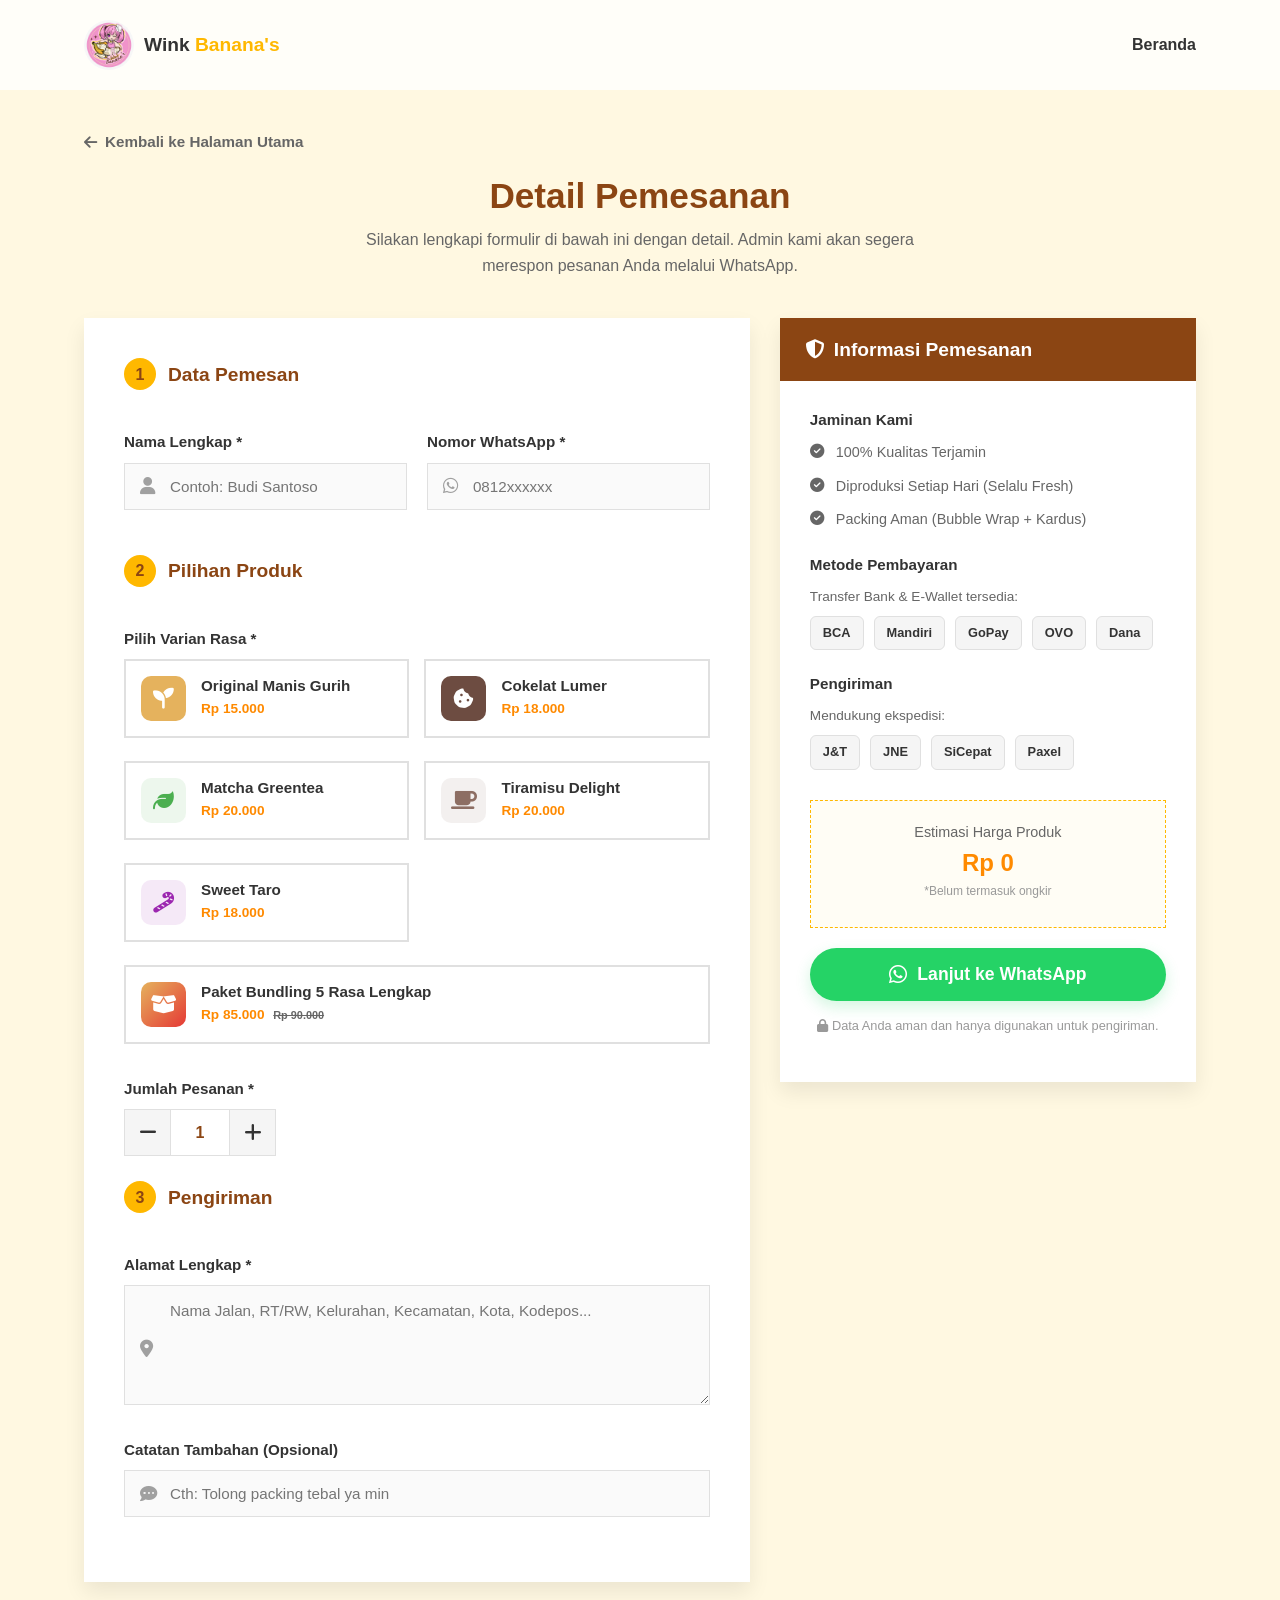
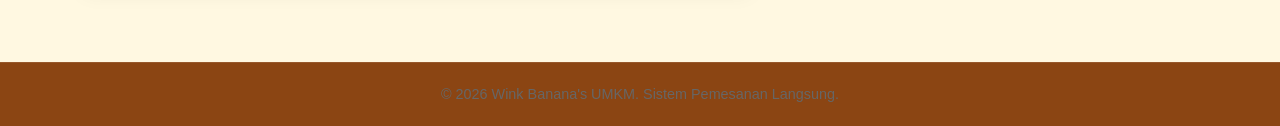
==== pesan.html @ d33f0ee3 "Wink Banana's" ====
<!DOCTYPE html>
<html lang="id">
<head>
    <meta charset="UTF-8">
    <meta name="viewport" content="width=device-width, initial-scale=1.0">
    <title>Pemesanan - Wink Banana's UMKM</title>
    <link rel="stylesheet" href="style.css">
    <link href="https://fonts.googleapis.com/css2?family=Poppins:wght@300;400;500;600;700&display=swap" rel="stylesheet">
    <link rel="stylesheet" href="https://cdnjs.cloudflare.com/ajax/libs/font-awesome/6.4.0/css/all.min.css">
    <style>
        .checkout-section {
            padding: 130px 0 80px;
            background-color: var(--bg-alt);
            min-height: 100vh;
        }
        
        .page-header {
            text-align: center;
            margin-bottom: 40px;
        }
        
        .page-header h1 {
            font-size: 2.2rem;
            margin-bottom: 10px;
        }
        
        .page-header p {
            color: var(--text-muted);
            max-width: 600px;
            margin: 0 auto;
        }

        .checkout-layout {
            display: grid;
            grid-template-columns: 1.6fr 1fr;
            gap: 30px;
            align-items: start;
        }

        .checkout-card {
            background: white;
            border-radius: var(--radius-md);
            box-shadow: var(--shadow-md);
            border: 1px solid var(--border-color);
            overflow: hidden;
        }

        .checkout-body {
            padding: 40px;
        }

        .step-title {
            font-size: 1.2rem;
            color: var(--secondary-color);
            margin-bottom: 25px;
            display: flex;
            align-items: center;
            gap: 12px;
            padding-bottom: 15px;
            border-bottom: 2px dashed var(--border-color);
        }

        .step-title span {
            background: var(--primary-color);
            color: var(--secondary-color);
            width: 32px;
            height: 32px;
            display: flex;
            align-items: center;
            justify-content: center;
            border-radius: 50%;
            font-size: 1rem;
            font-weight: 700;
        }

        .form-row {
            display: grid;
            grid-template-columns: 1fr 1fr;
            gap: 20px;
            margin-bottom: 20px;
        }

        .form-group {
            margin-bottom: 25px;
        }

        .form-group label {
            display: block;
            margin-bottom: 8px;
            font-weight: 600;
            color: var(--text-dark);
            font-size: 0.95rem;
        }

        .input-with-icon {
            position: relative;
        }

        .input-with-icon i {
            position: absolute;
            left: 16px;
            top: 50%;
            transform: translateY(-50%);
            color: #A0A0A0;
            font-size: 1.1rem;
        }

        .form-control {
            width: 100%;
            padding: 14px 16px 14px 45px;
            border: 1.5px solid #E0E0E0;
            border-radius: var(--radius-sm);
            font-family: inherit;
            font-size: 0.95rem;
            color: var(--text-dark);
            transition: var(--transition);
            background-color: #FAFAFA;
        }

        .form-control:focus {
            outline: none;
            border-color: var(--primary-color);
            background-color: white;
            box-shadow: 0 0 0 4px rgba(255, 184, 0, 0.15);
        }

        textarea.form-control {
            resize: vertical;
            min-height: 120px;
            padding-top: 16px;
            align-items: flex-start;
        }

        .input-with-icon textarea + i {
            top: 24px;
        }

        /* Radio Cards for Flavors */
        .flavor-options {
            display: grid;
            grid-template-columns: repeat(2, 1fr);
            gap: 15px;
        }

        .flavor-card {
            position: relative;
            cursor: pointer;
        }

        .flavor-card input {
            position: absolute;
            opacity: 0;
            cursor: pointer;
        }

        .flavor-content {
            display: flex;
            align-items: center;
            gap: 15px;
            padding: 15px;
            border: 2px solid #E0E0E0;
            border-radius: var(--radius-sm);
            transition: var(--transition);
            background: white;
        }

        .flavor-card input:checked ~ .flavor-content {
            border-color: var(--primary-color);
            background: #FFFDF5;
            box-shadow: 0 4px 12px rgba(255, 184, 0, 0.15);
        }

        .flavor-icon {
            width: 45px;
            height: 45px;
            border-radius: 10px;
            display: flex;
            align-items: center;
            justify-content: center;
            font-size: 1.3rem;
            color: white;
        }

        .f-ori { background: #E5B25D; }
        .f-choc { background: #6D4C41; }
        .f-cheese { background: #F4C430; }
        .f-spicy { background: #E53935; }
        .f-mix { background: linear-gradient(135deg, #E5B25D, #E53935); }

        .flavor-info h4 {
            font-size: 0.95rem;
            margin-bottom: 2px;
            color: var(--text-dark);
        }

        .flavor-info p {
            margin: 0;
            font-size: 0.85rem;
            color: var(--accent-color);
            font-weight: 600;
        }

        .flavor-card input:checked ~ .flavor-content::after {
            content: '\f058';
            font-family: 'Font Awesome 6 Free';
            font-weight: 900;
            position: absolute;
            top: -8px;
            right: -8px;
            color: var(--primary-color);
            background: white;
            border-radius: 50%;
            font-size: 1.2rem;
            box-shadow: 0 2px 4px rgba(0,0,0,0.1);
        }

        /* Quantity Selector */
        .qty-selector {
            display: inline-flex;
            align-items: center;
            border: 1.5px solid #E0E0E0;
            border-radius: var(--radius-sm);
            overflow: hidden;
            background: white;
        }

        .qty-btn {
            background: #F5F5F5;
            border: none;
            width: 45px;
            height: 45px;
            font-size: 1.2rem;
            cursor: pointer;
            color: var(--text-dark);
            transition: var(--transition);
        }

        .qty-btn:hover {
            background: #E0E0E0;
        }

        .qty-input {
            width: 60px;
            height: 45px;
            border: none;
            text-align: center;
            font-weight: 600;
            font-size: 1rem;
            color: var(--secondary-color);
            font-family: inherit;
            border-left: 1.5px solid #E0E0E0;
            border-right: 1.5px solid #E0E0E0;
            -moz-appearance: textfield;
        }

        .qty-input::-webkit-outer-spin-button,
        .qty-input::-webkit-inner-spin-button {
            -webkit-appearance: none;
            margin: 0;
        }

        /* Sidebar Styling */
        .sidebar-header {
            background: var(--secondary-color);
            color: white;
            padding: 20px 25px;
        }

        .sidebar-header h3 {
            color: white;
            margin: 0;
            font-size: 1.2rem;
            display: flex;
            align-items: center;
            gap: 10px;
        }

        .sidebar-body {
            padding: 30px;
        }

        .info-block {
            margin-bottom: 25px;
        }

        .info-block h4 {
            font-size: 0.95rem;
            color: var(--text-dark);
            margin-bottom: 12px;
            font-weight: 600;
        }

        .info-list {
            list-style: none;
        }

        .info-list li {
            display: flex;
            align-items: flex-start;
            gap: 12px;
            margin-bottom: 10px;
            font-size: 0.9rem;
            color: var(--text-muted);
        }

        .info-list i {
            color: var(--success-color);
            margin-top: 3px;
        }

        .payment-methods {
            display: flex;
            gap: 10px;
            flex-wrap: wrap;
        }

        .pay-badge {
            background: #F5F5F5;
            padding: 6px 12px;
            border-radius: 6px;
            font-size: 0.8rem;
            font-weight: 600;
            border: 1px solid #E0E0E0;
        }

        .total-preview {
            background: #FFFDF5;
            border: 1px dashed var(--primary-color);
            padding: 20px;
            border-radius: var(--radius-sm);
            margin-top: 30px;
            text-align: center;
        }

        .total-preview p {
            margin: 0 0 5px 0;
            font-size: 0.9rem;
        }

        .total-preview h3 {
            margin: 0;
            font-size: 1.5rem;
            color: var(--accent-color);
        }

        .submit-btn {
            width: 100%;
            background-color: #25D366 !important;
            color: #FFFFFF !important;
            padding: 16px;
            border: none;
            border-radius: 50px;
            font-size: 1.1rem;
            font-weight: 700;
            cursor: pointer;
            display: flex;
            align-items: center;
            justify-content: center;
            gap: 10px;
            transition: var(--transition);
            margin-top: 20px;
            box-shadow: 0 6px 15px rgba(37, 211, 102, 0.2);
        }

        .submit-btn:hover {
            background-color: #1EBE57 !important;
            transform: translateY(-3px);
            box-shadow: 0 8px 25px rgba(37, 211, 102, 0.4);
        }

        .back-link {
            display: inline-flex;
            align-items: center;
            gap: 8px;
            color: var(--text-muted);
            margin-bottom: 20px;
            font-weight: 600;
            font-size: 0.95rem;
            transition: var(--transition);
        }

        .back-link:hover {
            color: var(--primary-color);
            transform: translateX(-5px);
        }

        /* Responsive */
        @media (max-width: 992px) {
            .checkout-layout {
                grid-template-columns: 1fr;
            }
            .form-row {
                grid-template-columns: 1fr;
                gap: 0;
            }
        }
        @media (max-width: 576px) {
            .flavor-options {
                grid-template-columns: 1fr;
            }
            .checkout-body {
                padding: 25px;
            }
            .page-header h1 {
                font-size: 1.8rem;
            }
        }
    </style>
</head>
<body>


    <!-- Header -->
    <header class="header">
        <div class="container navbar">
            <a href="index.html" class="logo" style="display: flex; align-items: center;">
                <img src="assets/images/logo.jpg" alt="Wink Banana's Logo" style="height: 50px; width: 50px; border-radius: 50%; object-fit: cover; margin-right: 10px;">
                <span style="font-size: 1.2rem; font-weight: 700; color: var(--text-dark);">Wink<span style="color: var(--primary-color);"> Banana's</span></span>
            </a>
            <nav class="nav-links">
                <ul id="nav-menu">
                    <li><a href="index.html">Beranda</a></li>
                </ul>
            </nav>
        </div>
    </header>

    <!-- Checkout Section -->
    <section class="checkout-section animate-entrance">
        <div class="container">
            <a href="index.html" class="back-link"><i class="fas fa-arrow-left"></i> Kembali ke Halaman Utama</a>
            
            <div class="page-header">
                <h1>Detail Pemesanan</h1>
                <p>Silakan lengkapi formulir di bawah ini dengan detail. Admin kami akan segera merespon pesanan Anda melalui WhatsApp.</p>
            </div>

            <form id="orderForm" class="checkout-layout">
                
                <!-- Left Column: Form -->
                <div class="checkout-card">
                    <div class="checkout-body">
                        
                        <!-- Step 1 -->
                        <h3 class="step-title"><span>1</span> Data Pemesan</h3>
                        <div class="form-row">
                            <div class="form-group">
                                <label for="nama">Nama Lengkap *</label>
                                <div class="input-with-icon">
                                    <i class="fas fa-user"></i>
                                    <input type="text" id="nama" class="form-control" placeholder="Contoh: Budi Santoso" required>
                                </div>
                            </div>
                            <div class="form-group">
                                <label for="nowa">Nomor WhatsApp *</label>
                                <div class="input-with-icon">
                                    <i class="fab fa-whatsapp"></i>
                                    <input type="tel" id="nowa" class="form-control" placeholder="0812xxxxxx" required>
                                </div>
                            </div>
                        </div>

                        <!-- Step 2 -->
                        <h3 class="step-title"><span>2</span> Pilihan Produk</h3>
                        <div class="form-group">
                            <label>Pilih Varian Rasa *</label>
                            <div class="flavor-options">
                                <label class="flavor-card">
                                    <input type="radio" name="rasa" value="Original" data-price="15000" required>
                                    <div class="flavor-content">
                                        <div class="flavor-icon f-ori"><i class="fas fa-seedling"></i></div>
                                        <div class="flavor-info">
                                            <h4>Original Manis Gurih</h4>
                                            <p>Rp 15.000</p>
                                        </div>
                                    </div>
                                </label>
                                <label class="flavor-card">
                                    <input type="radio" name="rasa" value="Coklat" data-price="18000">
                                    <div class="flavor-content">
                                        <div class="flavor-icon f-choc"><i class="fas fa-cookie-bite"></i></div>
                                        <div class="flavor-info">
                                            <h4>Cokelat Lumer</h4>
                                            <p>Rp 18.000</p>
                                        </div>
                                    </div>
                                </label>
                                <label class="flavor-card">
                                    <input type="radio" name="rasa" value="Matcha" data-price="20000">
                                    <div class="flavor-content">
                                        <div class="flavor-icon f-matcha" style="color: #4CAF50; background-color: rgba(76, 175, 80, 0.1);"><i class="fas fa-leaf"></i></div>
                                        <div class="flavor-info">
                                            <h4>Matcha Greentea</h4>
                                            <p>Rp 20.000</p>
                                        </div>
                                    </div>
                                </label>
                                <label class="flavor-card">
                                    <input type="radio" name="rasa" value="Tiramisu" data-price="20000">
                                    <div class="flavor-content">
                                        <div class="flavor-icon f-tiramisu" style="color: #8D6E63; background-color: rgba(141, 110, 99, 0.1);"><i class="fas fa-coffee"></i></div>
                                        <div class="flavor-info">
                                            <h4>Tiramisu Delight</h4>
                                            <p>Rp 20.000</p>
                                        </div>
                                    </div>
                                </label>
                                <label class="flavor-card">
                                    <input type="radio" name="rasa" value="Taro" data-price="18000">
                                    <div class="flavor-content">
                                        <div class="flavor-icon f-taro" style="color: #9C27B0; background-color: rgba(156, 39, 176, 0.1);"><i class="fas fa-candy-cane"></i></div>
                                        <div class="flavor-info">
                                            <h4>Sweet Taro</h4>
                                            <p>Rp 18.000</p>
                                        </div>
                                    </div>
                                </label>
                                <label class="flavor-card" style="grid-column: 1 / -1;">
                                    <input type="radio" name="rasa" value="Paket Bundling 5 Rasa" data-price="85000">
                                    <div class="flavor-content">
                                        <div class="flavor-icon f-mix"><i class="fas fa-box-open"></i></div>
                                        <div class="flavor-info">
                                            <h4>Paket Bundling 5 Rasa Lengkap</h4>
                                            <p>Rp 85.000 <span style="text-decoration: line-through; color: var(--text-muted); font-size: 0.8em; margin-left: 5px;">Rp 90.000</span></p>
                                        </div>
                                    </div>
                                </label>
                            </div>
                        </div>

                        <div class="form-group">
                            <label>Jumlah Pesanan *</label>
                            <div class="qty-selector">
                                <button type="button" class="qty-btn" id="btn-minus"><i class="fas fa-minus"></i></button>
                                <input type="number" id="jumlah" class="qty-input" value="1" min="1" required>
                                <button type="button" class="qty-btn" id="btn-plus"><i class="fas fa-plus"></i></button>
                            </div>
                        </div>

                        <!-- Step 3 -->
                        <h3 class="step-title"><span>3</span> Pengiriman</h3>
                        <div class="form-group">
                            <label for="alamat">Alamat Lengkap *</label>
                            <div class="input-with-icon">
                                <i class="fas fa-map-marker-alt" style="align-items: flex-start;"></i>
                                <textarea id="alamat" class="form-control" placeholder="Nama Jalan, RT/RW, Kelurahan, Kecamatan, Kota, Kodepos..." required></textarea>
                            </div>
                        </div>

                        <div class="form-group">
                            <label for="catatan">Catatan Tambahan (Opsional)</label>
                            <div class="input-with-icon">
                                <i class="fas fa-comment-dots"></i>
                                <input type="text" id="catatan" class="form-control" placeholder="Cth: Tolong packing tebal ya min">
                            </div>
                        </div>

                    </div>
                </div>

                <!-- Right Column: Sidebar -->
                <div class="checkout-card">
                    <div class="sidebar-header">
                        <h3><i class="fas fa-shield-alt"></i> Informasi Pemesanan</h3>
                    </div>
                    <div class="sidebar-body">
                        
                        <div class="info-block">
                            <h4>Jaminan Kami</h4>
                            <ul class="info-list">
                                <li><i class="fas fa-check-circle"></i> 100% Kualitas Terjamin</li>
                                <li><i class="fas fa-check-circle"></i> Diproduksi Setiap Hari (Selalu Fresh)</li>
                                <li><i class="fas fa-check-circle"></i> Packing Aman (Bubble Wrap + Kardus)</li>
                            </ul>
                        </div>

                        <div class="info-block">
                            <h4>Metode Pembayaran</h4>
                            <p style="font-size: 0.85rem; color: var(--text-muted); margin-bottom: 8px;">Transfer Bank & E-Wallet tersedia:</p>
                            <div class="payment-methods">
                                <span class="pay-badge">BCA</span>
                                <span class="pay-badge">Mandiri</span>
                                <span class="pay-badge">GoPay</span>
                                <span class="pay-badge">OVO</span>
                                <span class="pay-badge">Dana</span>
                            </div>
                        </div>
                        
                        <div class="info-block">
                            <h4>Pengiriman</h4>
                            <p style="font-size: 0.85rem; color: var(--text-muted); margin-bottom: 8px;">Mendukung ekspedisi:</p>
                            <div class="payment-methods">
                                <span class="pay-badge">J&T</span>
                                <span class="pay-badge">JNE</span>
                                <span class="pay-badge">SiCepat</span>
                                <span class="pay-badge">Paxel</span>
                            </div>
                        </div>

                        <div class="total-preview">
                            <p>Estimasi Harga Produk</p>
                            <h3 id="display-total">Rp 0</h3>
                            <p style="font-size: 0.75rem; color: #999; margin-top: 5px;">*Belum termasuk ongkir</p>
                        </div>

                        <button type="submit" class="submit-btn">
                            <i class="fab fa-whatsapp" style="font-size: 1.3rem;"></i> Lanjut ke WhatsApp
                        </button>
                        <p style="text-align: center; font-size: 0.8rem; color: #999; margin-top: 15px;">
                            <i class="fas fa-lock"></i> Data Anda aman dan hanya digunakan untuk pengiriman.
                        </p>
                    </div>
                </div>

            </form>
        </div>
    </section>

    <!-- Footer -->
    <footer class="footer" style="padding-top: 0;">
        <div class="footer-bottom">
            <div class="container footer-bottom-inner" style="justify-content: center;">
                <p>&copy; 2026 Wink Banana's UMKM. Sistem Pemesanan Langsung.</p>
            </div>
        </div>
    </footer>

    <script>
        // Preloader Logic
        window.addEventListener('load', () => {
            const preloader = document.getElementById('preloader');
            if (preloader) {
                setTimeout(() => {
                    preloader.classList.add('fade-out');
                    setTimeout(() => {
                        preloader.style.display = 'none';
                    }, 500);
                }, 1500);
            }
        });

        // Quantity Logic
        const btnMinus = document.getElementById('btn-minus');
        const btnPlus = document.getElementById('btn-plus');
        const inputQty = document.getElementById('jumlah');

        btnMinus.addEventListener('click', () => {
            let val = parseInt(inputQty.value);
            if(val > 1) {
                inputQty.value = val - 1;
                calculateTotal();
            }
        });

        btnPlus.addEventListener('click', () => {
            let val = parseInt(inputQty.value);
            inputQty.value = val + 1;
            calculateTotal();
        });

        inputQty.addEventListener('input', () => {
            if(inputQty.value < 1 || inputQty.value === '') inputQty.value = 1;
            calculateTotal();
        });

        // Price Logic
        const radioRasa = document.querySelectorAll('input[name="rasa"]');
        const displayTotal = document.getElementById('display-total');
        let currentPrice = 0;

        radioRasa.forEach(radio => {
            radio.addEventListener('change', function() {
                currentPrice = parseInt(this.getAttribute('data-price'));
                calculateTotal();
            });
        });

        function calculateTotal() {
            if(currentPrice === 0) return;
            const qty = parseInt(inputQty.value);
            const total = currentPrice * qty;
            displayTotal.innerText = 'Rp ' + total.toLocaleString('id-ID');
        }

        // Form Submit to WA
        document.getElementById('orderForm').addEventListener('submit', function(e) {
            e.preventDefault();
            
            const nama = document.getElementById('nama').value;
            const nowa = document.getElementById('nowa').value;
            const jumlah = document.getElementById('jumlah').value;
            const alamat = document.getElementById('alamat').value;
            const catatan = document.getElementById('catatan').value;
            
            let rasa = "";
            radioRasa.forEach(radio => {
                if(radio.checked) rasa = radio.value;
            });

            if(!rasa) {
                alert("Silakan pilih varian rasa terlebih dahulu!");
                return;
            }
            
            const total = currentPrice * parseInt(jumlah);
            const totalStr = 'Rp ' + total.toLocaleString('id-ID');

            let textWa = `Halo Admin Wink Banana's, saya ingin konfirmasi pesanan saya:\n\n` +
                         `*1. Data Diri*\n` +
                         `- Nama: ${nama}\n` +
                         `- No WA: ${nowa}\n\n` +
                         `*2. Detail Produk*\n` +
                         `- Varian: ${rasa}\n` +
                         `- Jumlah: ${jumlah} bungkus\n` +
                         `- Subtotal: ${totalStr} (belum ongkir)\n\n` +
                         `*3. Pengiriman*\n` +
                         `- Alamat: ${alamat}\n`;
            
            if (catatan) {
                textWa += `- Catatan: ${catatan}\n`;
            }
            
            textWa += `\nMohon dibantu cek ongkos kirim dan total pembayarannya. Terima kasih!`;
            
            const encodedText = encodeURIComponent(textWa);
            const waNumber = "6281234567890"; // Ganti dengan nomor asli
            
            window.open(`https://wa.me/${waNumber}?text=${encodedText}`, '_blank');
        });
    </script>
</body>
</html>
---- style.css ----
/* CSS Variables */
:root {
    --primary-color: #FFB800;
    /* Golden Yellow */
    --primary-hover: #e5a600;
    --secondary-color: #8B4513;
    /* Saddle Brown */
    --accent-color: #FF8A00;
    /* Orange */
    --text-dark: #333333;
    --text-light: #ffffff;
    --text-muted: #666666;
    --bg-main: #fcfcfc;
    --bg-alt: #fff8e1;
    /* Very light yellow for sections */
    --card-bg: #ffffff;
    --shadow-sm: 0 4px 6px rgba(0, 0, 0, 0.05);
    --shadow-md: 0 10px 20px rgba(0, 0, 0, 0.08);
    --shadow-hover: 0 15px 30px rgba(255, 184, 0, 0.15);
    --transition: all 0.3s cubic-bezier(0.25, 0.8, 0.25, 1);
}

/* Reset & Base Styles */
* {
    margin: 0;
    padding: 0;
    box-sizing: border-box;
}

html {
    scroll-behavior: smooth;
}

body {
    font-family: 'Plus Jakarta Sans', sans-serif;
    color: var(--text-dark);
    background-color: var(--bg-main);
    line-height: 1.6;
}

a {
    text-decoration: none;
    color: inherit;
}

ul {
    list-style: none;
}

img {
    max-width: 100%;
    height: auto;
    display: block;
}

.container {
    width: 90%;
    max-width: 1200px;
    margin: 0 auto;
    padding: 0 20px;
}

/* Typography */
h1,
h2,
h3,
h4 {
    font-family: 'Outfit', sans-serif;
    font-weight: 700;
    line-height: 1.2;
    color: var(--secondary-color);
}

h2 {
    font-size: 2.5rem;
    margin-bottom: 1rem;
}

p {
    margin-bottom: 1rem;
    color: var(--text-muted);
}

/* Buttons */
.btn {
    display: inline-block;
    padding: 12px 28px;
    border-radius: 50px;
    font-weight: 600;
    text-align: center;
    cursor: pointer;
    transition: var(--transition);
    border: none;
    font-size: 1rem;
}

.btn-primary {
    background-color: var(--primary-color);
    color: var(--secondary-color);
    box-shadow: 0 4px 15px rgba(255, 184, 0, 0.3);
}

.btn-primary:hover {
    background-color: var(--primary-hover);
    transform: translateY(-3px);
    box-shadow: 0 8px 20px rgba(255, 184, 0, 0.4);
}

.btn-secondary {
    background-color: #25D366;
    /* WhatsApp Green */
    color: white;
}

.btn-secondary:hover {
    background-color: #1ebe57;
    transform: translateY(-3px);
    box-shadow: 0 6px 15px rgba(37, 211, 102, 0.3);
}

.btn-outline {
    background-color: transparent;
    color: var(--secondary-color);
    border: 2px solid var(--secondary-color);
}

.btn-outline:hover {
    background-color: var(--secondary-color);
    color: var(--text-light);
    transform: translateY(-3px);
}

/* Header & Navbar */
.header {
    position: fixed;
    top: 0;
    left: 0;
    width: 100%;
    background-color: rgba(255, 255, 255, 0.8);
    backdrop-filter: blur(10px);
    z-index: 1000;
    padding: 20px 0;
    transition: var(--transition);
}

.header.scrolled {
    padding: 12px 0;
    background-color: rgba(255, 255, 255, 0.98);
    box-shadow: var(--shadow-sm);
}

.navbar {
    display: flex;
    justify-content: space-between;
    align-items: center;
}

.logo {
    font-size: 1.8rem;
    font-weight: 800;
    color: var(--secondary-color);
}

.logo span {
    color: var(--primary-color);
}

.nav-links ul {
    display: flex;
    gap: 30px;
}

.nav-links a {
    font-weight: 600;
    color: var(--text-dark);
    transition: var(--transition);
    position: relative;
}

.nav-links a::after {
    content: '';
    position: absolute;
    bottom: -5px;
    left: 0;
    width: 0;
    height: 3px;
    background-color: var(--primary-color);
    transition: var(--transition);
    border-radius: 2px;
}

.nav-links a:hover {
    color: var(--primary-color);
}

.nav-links a:hover::after {
    width: 100%;
}

.menu-toggle {
    display: none;
    font-size: 1.5rem;
    color: var(--secondary-color);
    cursor: pointer;
}

/* Hero Section */
.hero {
    padding: 160px 0 100px;
    background: linear-gradient(135deg, var(--bg-alt) 0%, var(--bg-main) 100%);
    position: relative;
    overflow: hidden;
}

/* Decorative circle background */
.hero::before {
    content: '';
    position: absolute;
    top: -100px;
    right: -100px;
    width: 500px;
    height: 500px;
    background: radial-gradient(circle, var(--primary-color) 0%, transparent 70%);
    border-radius: 50%;
    opacity: 0.15;
    z-index: 0;
    animation: pulseBlob 8s ease-in-out infinite alternate;
}

@keyframes pulseBlob {
    0% { transform: scale(1) translate(0, 0); }
    100% { transform: scale(1.1) translate(-20px, 20px); }
}

.hero-content {
    display: flex;
    align-items: center;
    justify-content: space-between;
    gap: 50px;
    position: relative;
    z-index: 1;
}

.hero-text {
    flex: 1;
    max-width: 600px;
    animation: fadeUp 1s cubic-bezier(0.25, 0.8, 0.25, 1) forwards;
}

@keyframes fadeUp {
    from { opacity: 0; transform: translateY(30px); }
    to { opacity: 1; transform: translateY(0); }
}

.hero-text h1 {
    font-size: 3.5rem;
    margin-bottom: 20px;
    color: var(--secondary-color);
}

.highlight {
    color: var(--primary-color);
    position: relative;
    display: inline-block;
}

.highlight::after {
    content: '';
    position: absolute;
    bottom: 5px;
    left: 0;
    width: 100%;
    height: 8px;
    background-color: rgba(255, 184, 0, 0.3);
    z-index: -1;
    border-radius: 4px;
}

.hero-text p {
    font-size: 1.1rem;
    margin-bottom: 35px;
}

.hero-buttons {
    display: flex;
    gap: 15px;
}

.hero-image {
    flex: 1;
    position: relative;
    display: flex;
    justify-content: center;
    animation: fadeLeft 1.2s cubic-bezier(0.25, 0.8, 0.25, 1) forwards;
}

@keyframes fadeLeft {
    from { opacity: 0; transform: translateX(30px); }
    to { opacity: 1; transform: translateX(0); }
}

.hero-image img {
    max-width: 100%;
    border-radius: 20px;
    box-shadow: var(--shadow-md);
    transform: rotate(3deg);
    transition: var(--transition);
}

.hero-image img:hover {
    transform: rotate(0deg) scale(1.02);
}

.floating-badge {
    position: absolute;
    bottom: -20px;
    left: -20px;
    background-color: white;
    padding: 15px 25px;
    border-radius: 50px;
    box-shadow: var(--shadow-md);
    display: flex;
    align-items: center;
    gap: 10px;
    animation: float 3s ease-in-out infinite;
}

.floating-badge i {
    color: var(--primary-color);
    font-size: 1.2rem;
}

.floating-badge span {
    font-weight: 700;
    color: var(--secondary-color);
}

@keyframes float {
    0% {
        transform: translateY(0);
    }

    50% {
        transform: translateY(-15px);
    }

    100% {
        transform: translateY(0);
    }
}

/* About Section */
.about {
    padding: 100px 0;
    background-color: white;
}

.about-container {
    display: flex;
    align-items: center;
    gap: 60px;
}

.about-image-wrapper {
    flex: 1;
    position: relative;
}

.about-image-card {
    width: 100%;
    height: 400px;
    background: linear-gradient(135deg, #f5f5f5, #e0e0e0);
    border-radius: 30px;
    position: relative;
    box-shadow: var(--shadow-md);
}

.experience-badge {
    position: absolute;
    bottom: -20px;
    right: -20px;
    background-color: var(--primary-color);
    color: white;
    padding: 20px;
    border-radius: 20px;
    box-shadow: var(--shadow-md);
    display: flex;
    align-items: center;
    gap: 15px;
}

.experience-badge .number {
    font-size: 2.5rem;
    font-weight: 800;
    font-family: 'Outfit', sans-serif;
    color: var(--secondary-color);
}

.experience-badge .text {
    font-size: 0.9rem;
    font-weight: 600;
    line-height: 1.2;
    color: var(--secondary-color);
}

.about-text {
    flex: 1;
}

.section-subtitle {
    display: inline-block;
    font-weight: 700;
    color: var(--accent-color);
    letter-spacing: 2px;
    text-transform: uppercase;
    font-size: 0.85rem;
    margin-bottom: 10px;
}

.about-text h2 {
    margin-bottom: 25px;
    font-size: 2.8rem;
}

.about-text p {
    font-size: 1.1rem;
    color: var(--text-muted);
}

.features {
    display: flex;
    justify-content: center;
    flex-wrap: wrap;
    gap: 30px;
    margin-top: 40px;
}

.features li {
    display: flex;
    align-items: center;
    gap: 10px;
    font-weight: 600;
    font-size: 1.1rem;
    color: var(--secondary-color);
}

.features i {
    color: var(--primary-color);
    font-size: 1.5rem;
}

/* Products Section */
.products {
    padding: 100px 0;
    background-color: var(--bg-alt);
}

.section-title {
    text-align: center;
    margin-bottom: 60px;
}

.product-grid {
    display: grid;
    grid-template-columns: repeat(auto-fit, minmax(250px, 1fr));
    gap: 30px;
}

.product-card {
    background-color: var(--card-bg);
    border-radius: 20px;
    overflow: hidden;
    box-shadow: var(--shadow-sm);
    transition: var(--transition);
    border: 1px solid rgba(0, 0, 0, 0.05);
    display: flex;
    flex-direction: column;
}

.product-card:hover {
    transform: translateY(-10px);
    box-shadow: var(--shadow-hover);
    border-color: rgba(255, 184, 0, 0.3);
}

.product-img-placeholder {
    height: 200px;
    display: flex;
    align-items: center;
    justify-content: center;
    font-size: 1.5rem;
    font-weight: 700;
    color: white;
    text-shadow: 1px 1px 3px rgba(0, 0, 0, 0.3);
}

.original {
    background: linear-gradient(135deg, #FFD54F, #FFB300);
}

.coklat {
    background: linear-gradient(135deg, #6D4C41, #3E2723);
}

.matcha {
    background: linear-gradient(135deg, #81C784, #388E3C);
}

.tiramisu {
    background: linear-gradient(135deg, #D7CCC8, #8D6E63);
}

.taro {
    background: linear-gradient(135deg, #CE93D8, #8E24AA);
}

.balado {
    background: linear-gradient(135deg, #EF9A9A, #E53935);
}

/* Scroll Animations */
.reveal {
    opacity: 0;
    transform: translateY(40px);
    transition: opacity 0.8s cubic-bezier(0.25, 0.8, 0.25, 1), transform 0.8s cubic-bezier(0.25, 0.8, 0.25, 1);
    will-change: opacity, transform;
}

.reveal.active {
    opacity: 1;
    transform: translateY(0);
}

.product-info {
    padding: 25px;
    text-align: center;
    display: flex;
    flex-direction: column;
    flex-grow: 1;
}

.product-info h3 {
    margin-bottom: 10px;
    font-size: 1.3rem;
}

.product-info p {
    font-size: 0.9rem;
    margin-bottom: 15px;
    min-height: 45px;
    flex-grow: 1;
}

.price {
    display: block;
    font-size: 1.4rem;
    font-weight: 700;
    color: var(--accent-color);
    margin-bottom: 10px;
}

.stock-info {
    margin-bottom: 20px;
    font-size: 0.9rem;
    color: var(--text-muted);
    display: flex;
    align-items: center;
    justify-content: center;
    gap: 8px;
}

.stock-info i {
    color: var(--primary-color);
}

.stock-info span {
    font-weight: 600;
}

.stock-info span.available {
    color: #25D366; /* Hijau */
}

.stock-info span.low-stock {
    color: #FF8A00; /* Oranye */
}

.stock-info span.out-of-stock {
    color: #E53935; /* Merah */
}

.product-info .btn {
    width: 100%;
}

/* Testimonials Section */
.testimonials {
    padding: 100px 0;
    background-color: white;
}

.testimonial-grid {
    display: grid;
    grid-template-columns: repeat(auto-fit, minmax(300px, 1fr));
    gap: 30px;
}

.testimonial-card {
    background-color: var(--card-bg);
    border-radius: 20px;
    padding: 30px;
    box-shadow: var(--shadow-sm);
    transition: var(--transition);
    border: 1px solid rgba(0, 0, 0, 0.05);
    display: flex;
    flex-direction: column;
    justify-content: space-between;
}

.testimonial-card:hover {
    transform: translateY(-5px);
    box-shadow: var(--shadow-hover);
}

.testimonial-content {
    margin-bottom: 25px;
    position: relative;
}

.testimonial-content i {
    font-size: 2rem;
    color: var(--primary-color);
    opacity: 0.3;
    margin-bottom: 15px;
}

.testimonial-content p {
    font-style: italic;
    color: var(--text-dark);
    font-size: 1.05rem;
}

.testimonial-author {
    display: flex;
    align-items: center;
    gap: 15px;
}

.author-avatar {
    width: 50px;
    height: 50px;
    background-color: var(--primary-color);
    color: white;
    border-radius: 50%;
    display: flex;
    align-items: center;
    justify-content: center;
    font-size: 1.5rem;
    font-weight: 700;
}

.author-info h4 {
    font-size: 1.1rem;
    margin-bottom: 2px;
    color: var(--secondary-color);
}

.author-info p {
    font-size: 0.85rem;
    margin-bottom: 5px;
    color: var(--text-muted);
}

.rating i {
    color: var(--primary-color);
    font-size: 0.85rem;
}

/* Footer */
.footer {
    background-color: var(--secondary-color);
    color: rgba(255, 255, 255, 0.8);
    padding: 70px 0 20px;
}

.footer-content {
    display: grid;
    grid-template-columns: repeat(auto-fit, minmax(250px, 1fr));
    gap: 40px;
    margin-bottom: 50px;
}

.footer-logo {
    color: white;
    display: inline-block;
    margin-bottom: 20px;
}

.footer-about p {
    color: rgba(255, 255, 255, 0.7);
    margin-bottom: 20px;
}

.social-links {
    display: flex;
    gap: 15px;
}

.social-links a {
    display: flex;
    align-items: center;
    justify-content: center;
    width: 40px;
    height: 40px;
    background-color: rgba(255, 255, 255, 0.1);
    border-radius: 50%;
    color: white;
    transition: var(--transition);
}

.social-links a:hover {
    background-color: var(--primary-color);
    color: var(--secondary-color);
    transform: translateY(-3px);
}

.footer h3 {
    color: white;
    margin-bottom: 25px;
    font-size: 1.2rem;
}

.footer-links ul li {
    margin-bottom: 12px;
}

.footer-links a {
    transition: var(--transition);
}

.footer-links a:hover {
    color: var(--primary-color);
    padding-left: 5px;
}

.footer-contact p {
    display: flex;
    align-items: center;
    gap: 15px;
    margin-bottom: 15px;
    color: rgba(255, 255, 255, 0.7);
}

.footer-contact i {
    color: var(--primary-color);
}

.footer-bottom {
    text-align: center;
    padding-top: 20px;
    border-top: 1px solid rgba(255, 255, 255, 0.1);
}

.footer-bottom p {
    margin: 0;
    font-size: 0.9rem;
}

/* Responsive Design */
@media (max-width: 991px) {
    .hero-content {
        flex-direction: column;
        text-align: center;
    }

    .hero-text h1 {
        font-size: 2.8rem;
    }

    .hero-buttons {
        justify-content: center;
    }

    .hero-image {
        margin-top: 40px;
    }

    .floating-badge {
        bottom: 10px;
        left: 50%;
        transform: translateX(-50%) !important;
        animation: float-mobile 3s ease-in-out infinite;
    }

    @keyframes float-mobile {
        0% {
            transform: translate(-50%, 0);
        }

        50% {
            transform: translate(-50%, -15px);
        }

        100% {
            transform: translate(-50%, 0);
        }
    }
}

@media (max-width: 991px) {
    .about-container {
        flex-direction: column;
        gap: 40px;
    }
}

@media (max-width: 768px) {
    .nav-links {
        position: absolute;
        top: 100%;
        left: 0;
        width: 100%;
        background-color: white;
        flex-direction: column;
        align-items: center;
        padding: 20px 0;
        box-shadow: 0 10px 10px rgba(0,0,0,0.1);
        clip-path: polygon(0 0, 100% 0, 100% 0, 0 0);
        transition: clip-path 0.4s ease-in-out;
    }

    .nav-links ul {
        flex-direction: column;
        gap: 20px;
        text-align: center;
    }

    .nav-links.active {
        clip-path: polygon(0 0, 100% 0, 100% 100%, 0 100%);
    }

    .menu-toggle {
        display: block;
    }

    .header .btn-primary {
        display: none;
    }

    .hero {
        padding: 120px 0 80px;
    }

    .hero-text h1 {
        font-size: 2.3rem;
    }

    .features {
        flex-direction: column;
        align-items: center;
        gap: 15px;
    }
}

/* Modal Styles */
.modal {
    display: none;
    position: fixed;
    top: 0;
    left: 0;
    width: 100%;
    height: 100%;
    background-color: rgba(0, 0, 0, 0.6);
    backdrop-filter: blur(5px);
    z-index: 2000;
    align-items: center;
    justify-content: center;
    opacity: 0;
    transition: opacity 0.3s ease;
}

.modal.show {
    display: flex;
    opacity: 1;
}

.modal-content {
    background-color: var(--card-bg);
    border-radius: 20px;
    width: 90%;
    max-width: 500px;
    padding: 30px;
    position: relative;
    box-shadow: 0 20px 40px rgba(0,0,0,0.2);
    transform: translateY(20px);
    transition: transform 0.3s ease;
}

.modal.show .modal-content {
    transform: translateY(0);
}

.close-modal {
    position: absolute;
    top: 20px;
    right: 25px;
    font-size: 28px;
    font-weight: bold;
    color: var(--text-muted);
    cursor: pointer;
    transition: color 0.2s;
}

.close-modal:hover {
    color: var(--text-dark);
}

.modal-header {
    text-align: center;
    margin-bottom: 25px;
}

.modal-header h2 {
    font-size: 1.8rem;
    margin-bottom: 5px;
}

.star-rating-input {
    display: flex;
    gap: 10px;
    font-size: 1.5rem;
    color: #e0e0e0;
    cursor: pointer;
}

.star-rating-input i.active {
    color: var(--primary-color);
}

/* Preloader Styles */
#preloader {
    position: fixed;
    top: 0;
    left: 0;
    width: 100%;
    height: 100%;
    background-color: var(--bg-main);
    z-index: 9999;
    display: flex;
    justify-content: center;
    align-items: center;
    transition: opacity 0.5s ease, visibility 0.5s ease;
}

#preloader.fade-out {
    opacity: 0;
    visibility: hidden;
}

/* Super Rame Preloader */
#preloader.super-rame {
    background: radial-gradient(circle at 30% 40%, var(--bg-alt) 0%, var(--primary-color) 50%, var(--secondary-color) 100%);
    background-size: 200% 200%;
    animation: background-shift 4s ease-in-out infinite;
    overflow: hidden;
}

@keyframes background-shift {
    0%, 100% {
        background-position: 0% 50%;
    }
    50% {
        background-position: 100% 50%;
    }
}

.loader-content {
    position: relative;
    display: flex;
    flex-direction: column;
    align-items: center;
    justify-content: center;
    height: 100vh;
}

.emoji-bounce {
    font-size: 5rem;
    position: absolute;
    top: 35%;
    z-index: 10;
    animation: bounce-spin-glow 2s infinite cubic-bezier(0.28, 0.84, 0.42, 1);
    filter: drop-shadow(0 0 20px rgba(255, 184, 0, 0.8));
}

@keyframes bounce-spin-glow {
    0%, 100% {
        transform: translateY(0) rotate(0deg) scale(1);
        filter: drop-shadow(0 0 20px rgba(255, 184, 0, 0.8));
    }
    25% {
        transform: translateY(-30px) rotate(90deg) scale(1.1);
        filter: drop-shadow(0 0 30px rgba(255, 184, 0, 1));
    }
    50% {
        transform: translateY(-50px) rotate(180deg) scale(1.2);
        filter: drop-shadow(0 0 40px rgba(255, 184, 0, 1.2));
    }
    75% {
        transform: translateY(-30px) rotate(270deg) scale(1.1);
        filter: drop-shadow(0 0 30px rgba(255, 184, 0, 1));
    }
}

.orbit-container {
    position: relative;
    width: 200px;
    height: 200px;
    margin-bottom: 40px;
    margin-top: 50px;
    animation: container-pulse 2s infinite ease-in-out;
}

@keyframes container-pulse {
    0%, 100% {
        transform: scale(1);
        filter: brightness(1);
    }
    50% {
        transform: scale(1.05);
        filter: brightness(1.1);
    }
}

.orbit-ring {
    position: absolute;
    top: 0;
    left: 0;
    width: 100%;
    height: 100%;
    border-radius: 50%;
    border: 6px solid transparent;
    box-shadow: inset 0 0 20px rgba(255, 255, 255, 0.1);
}

.ring1 {
    border-top: 6px solid linear-gradient(45deg, #ff3366, #ff6699);
    border-top: 6px solid #ff3366;
    background: conic-gradient(from 0deg, transparent, #ff3366, transparent);
    animation: orbit-glow 1.2s infinite linear;
}

.ring2 {
    border-right: 6px solid #33ccff;
    width: 70%;
    height: 70%;
    top: 15%;
    left: 15%;
    background: conic-gradient(from 90deg, transparent, #33ccff, transparent);
    animation: orbit-glow 1.8s infinite linear reverse;
}

.ring3 {
    border-bottom: 6px solid #33ff33;
    width: 40%;
    height: 40%;
    top: 30%;
    left: 30%;
    background: conic-gradient(from 180deg, transparent, #33ff33, transparent);
    animation: orbit-glow 1s infinite linear;
}

@keyframes orbit-glow {
    0% {
        transform: rotate(0deg);
        filter: drop-shadow(0 0 10px currentColor);
    }
    50% {
        filter: drop-shadow(0 0 20px currentColor) brightness(1.5);
    }
    100% {
        transform: rotate(360deg);
        filter: drop-shadow(0 0 10px currentColor);
    }
}

.bouncing-text {
    display: flex;
    gap: 5px;
    font-size: 2.5rem;
    font-family: 'Outfit', sans-serif;
    font-weight: 900;
    color: white;
    text-shadow: 2px 2px 4px rgba(0,0,0,0.3);
    margin-top: 20px;
}

.bouncing-text span {
    animation: text-bounce-glow 1.5s infinite;
    position: relative;
}

.bouncing-text span:nth-child(1) { animation-delay: 0.1s; }
.bouncing-text span:nth-child(2) { animation-delay: 0.2s; }
.bouncing-text span:nth-child(3) { animation-delay: 0.3s; }
.bouncing-text span:nth-child(4) { animation-delay: 0.4s; }
.bouncing-text span:nth-child(5) { animation-delay: 0.5s; }
.bouncing-text span:nth-child(6) { animation-delay: 0.6s; }
.bouncing-text span:nth-child(7) { animation-delay: 0.7s; }
.bouncing-text span:nth-child(8) { animation-delay: 0.8s; }
.bouncing-text span:nth-child(9) { animation-delay: 0.9s; }
.bouncing-text span:nth-child(10) { animation-delay: 1.0s; }
.bouncing-text span:nth-child(11) { animation-delay: 1.1s; }
.bouncing-text span:nth-child(12) { animation-delay: 1.2s; }
.bouncing-text span:nth-child(13) { animation-delay: 1.3s; }
.bouncing-text span:nth-child(14) { animation-delay: 1.4s; }

@keyframes text-bounce-glow {
    0%, 100% {
        transform: translateY(0) scale(1);
        color: white;
        text-shadow: 2px 2px 4px rgba(0,0,0,0.3);
    }
    50% {
        transform: translateY(-25px) scale(1.1);
        color: var(--primary-color);
        text-shadow: 0 0 20px var(--primary-color), 2px 2px 4px rgba(0,0,0,0.3);
    }
}

/* Particle Effects */
.particles {
    position: absolute;
    top: 0;
    left: 0;
    width: 100%;
    height: 100%;
    pointer-events: none;
    overflow: hidden;
}

.particle {
    position: absolute;
    width: 4px;
    height: 4px;
    background: var(--primary-color);
    border-radius: 50%;
    animation: float-particle 3s infinite linear;
}

.particle:nth-child(1) { left: 10%; animation-delay: 0s; animation-duration: 4s; }
.particle:nth-child(2) { left: 20%; animation-delay: 0.5s; animation-duration: 3.5s; }
.particle:nth-child(3) { left: 30%; animation-delay: 1s; animation-duration: 5s; }
.particle:nth-child(4) { left: 40%; animation-delay: 1.5s; animation-duration: 4.5s; }
.particle:nth-child(5) { left: 50%; animation-delay: 2s; animation-duration: 3s; }
.particle:nth-child(6) { left: 60%; animation-delay: 2.5s; animation-duration: 4.2s; }
.particle:nth-child(7) { left: 70%; animation-delay: 3s; animation-duration: 3.8s; }
.particle:nth-child(8) { left: 80%; animation-delay: 3.5s; animation-duration: 4.8s; }
.particle:nth-child(9) { left: 90%; animation-delay: 4s; animation-duration: 3.2s; }
.particle:nth-child(10) { right: 10%; animation-delay: 0.2s; animation-duration: 4.1s; }

@keyframes float-particle {
    0% {
        transform: translateY(100vh) rotate(0deg);
        opacity: 0;
    }
    10% {
        opacity: 1;
    }
    90% {
        opacity: 1;
    }
    100% {
        transform: translateY(-100px) rotate(360deg);
        opacity: 0;
    }
}

/* Loading Progress Bar */
.loading-progress {
    position: absolute;
    bottom: 20%;
    left: 50%;
    transform: translateX(-50%);
    width: 300px;
    height: 4px;
    background: rgba(255, 255, 255, 0.2);
    border-radius: 2px;
    overflow: hidden;
}

.progress-bar {
    height: 100%;
    background: linear-gradient(90deg, var(--primary-color), var(--accent-color));
    border-radius: 2px;
    animation: progress-fill 2.5s ease-in-out;
}

@keyframes progress-fill {
    0% { width: 0%; }
    100% { width: 100%; }
}

.loader-subtitle {
    margin-top: 15px;
    color: white;
    font-weight: 600;
    font-size: 1.1rem;
    letter-spacing: 1px;
    animation: pulse-text 1s infinite;
}

@keyframes pulse-text {
    0% { opacity: 0.5; }
    50% { opacity: 1; }
    100% { opacity: 0.5; }
}

/* Delete Comment Button (Admin) */
.btn-delete-comment {
    position: absolute;
    right: 0;
    top: 50%;
    transform: translateY(-50%);
    background-color: #ff4d4d;
    color: white;
    border: none;
    border-radius: 50%;
    width: 35px;
    height: 35px;
    display: flex;
    align-items: center;
    justify-content: center;
    cursor: pointer;
    box-shadow: 0 2px 5px rgba(255, 77, 77, 0.3);
    transition: all 0.2s ease;
}

.btn-delete-comment:hover {
    background-color: #ff1a1a;
    transform: translateY(-50%) scale(1.1);
    box-shadow: 0 4px 8px rgba(255, 77, 77, 0.4);
}

/* NEW CLEAN DESIGN STYLES (Based on Reference) */

/* Backgrounds & Utilities */
.section-bg-white { background-color: #ffffff; }
.section-bg-light { background-color: #FFFDF5; /* Very light yellow/brown hint */ }
.btn-pill { border-radius: 50px !important; }

/* Typography & Headers */
.section-header-clean { text-align: center; margin-bottom: 50px; }
.subtitle-clean { 
    color: var(--primary-color); 
    font-weight: 700; 
    text-transform: uppercase; 
    letter-spacing: 1px; 
    font-size: 0.9rem; 
    display: block; 
    margin-bottom: 10px; 
}
.section-header-clean h2 { font-size: 2.5rem; color: var(--text-dark); margin-bottom: 15px; }
.dots-divider { display: flex; justify-content: center; gap: 8px; margin-top: 15px; }
.dots-divider span { 
    width: 8px; height: 8px; border-radius: 50%; background-color: var(--primary-color); opacity: 0.5; 
}
.dots-divider span:nth-child(2) { opacity: 1; transform: scale(1.3); }

/* Hero Clean */
.hero-clean { 
    padding: 160px 0 100px; 
    background-color: #ffffff;
    min-height: 100vh;
    display: flex;
    align-items: center;
}
.hero-content-clean { 
    display: flex; 
    align-items: center; 
    justify-content: space-between; 
    gap: 60px; 
}
.hero-text-clean { flex: 1; max-width: 550px; }
.hero-subtitle { 
    color: var(--primary-color); font-weight: 700; display: block; margin-bottom: 15px; letter-spacing: 1px; 
}
.hero-text-clean h1 { font-size: 4rem; line-height: 1.1; color: var(--text-dark); margin-bottom: 20px; }
.highlight-clean { color: var(--primary-color); }
.hero-text-clean p { font-size: 1.1rem; color: var(--text-muted); margin-bottom: 35px; line-height: 1.8; }
.hero-buttons-clean { display: flex; gap: 15px; margin-bottom: 40px; }
.hero-social-dots { display: flex; gap: 15px; }
.hero-social-dots a { 
    width: 40px; height: 40px; border-radius: 50%; background-color: var(--bg-alt); 
    color: var(--primary-color); display: flex; align-items: center; justify-content: center; 
    transition: var(--transition); 
}
.hero-social-dots a:hover { background-color: var(--primary-color); color: white; transform: translateY(-3px); }

.hero-image-clean { flex: 1; display: flex; justify-content: flex-end; position: relative; }
.image-circle-container { 
    width: 500px; height: 500px; border-radius: 50%; 
    background: radial-gradient(circle, var(--bg-alt) 0%, #fff 70%); 
    display: flex; align-items: center; justify-content: center; position: relative; 
}
.image-circle-container img { width: 90%; height: 90%; object-fit: cover; border-radius: 50%; box-shadow: 0 20px 40px rgba(0,0,0,0.1); }

/* Features Clean Grid */
.features-clean { padding: 80px 0; border-top: 1px solid #f0f0f0; }
.features-grid { 
    display: grid; grid-template-columns: repeat(4, 1fr); gap: 25px; 
}
.feature-card-clean { 
    background-color: var(--bg-alt); padding: 30px 25px; border-radius: 20px; text-align: center; 
    transition: var(--transition); border: 1px solid transparent; 
}
.feature-card-clean:hover { 
    transform: translateY(-5px); background-color: #ffffff; box-shadow: var(--shadow-md); 
    border-color: #f0f0f0; 
}
.icon-wrapper { 
    width: 60px; height: 60px; margin: 0 auto 20px; background-color: #ffffff; border-radius: 15px; 
    display: flex; align-items: center; justify-content: center; font-size: 1.5rem; color: var(--primary-color); 
    box-shadow: var(--shadow-sm); 
}
.feature-card-clean h3 { font-size: 1.1rem; color: var(--text-dark); margin-bottom: 10px; }
.feature-card-clean p { font-size: 0.85rem; color: var(--text-muted); margin: 0; line-height: 1.5; }

/* Products Clean */
.products-clean { padding: 100px 0; }
.products-grid-clean { 
    display: grid; grid-template-columns: repeat(3, 1fr); gap: 35px; 
}
.product-item-clean { 
    background-color: #ffffff; border-radius: 24px; overflow: hidden; 
    box-shadow: 0 10px 30px rgba(0,0,0,0.05); border: 1px solid #f0f0f0; 
    transition: var(--transition); display: flex; flex-direction: column; 
}
.product-item-clean:hover { transform: translateY(-8px); box-shadow: 0 15px 40px rgba(0,0,0,0.1); }
.product-img { 
    height: 220px; display: flex; align-items: center; justify-content: center; 
    font-size: 1.5rem; font-weight: 700; color: white; 
}
.product-content { padding: 25px; display: flex; flex-direction: column; flex-grow: 1; }
.product-content h3 { font-size: 1.3rem; margin-bottom: 10px; color: var(--text-dark); }
.product-content p { font-size: 0.9rem; color: var(--text-muted); margin-bottom: 20px; flex-grow: 1; }
.product-footer { display: flex; justify-content: space-between; align-items: center; margin-top: auto; border-top: 1px solid #f5f5f5; padding-top: 15px; }
.price-clean { font-size: 1.3rem; font-weight: 800; color: var(--text-dark); }
.product-actions { display: flex; gap: 10px; }
.action-btn { 
    width: 40px; height: 40px; border-radius: 12px; border: 1px solid #e0e0e0; 
    background-color: white; color: var(--text-muted); display: flex; align-items: center; justify-content: center; 
    cursor: pointer; transition: var(--transition); 
}
.action-btn:hover { background-color: #f5f5f5; color: var(--primary-color); }
.action-btn.primary { background-color: var(--primary-color); color: white; border-color: var(--primary-color); }
.action-btn.primary:hover { background-color: var(--primary-hover); }

/* About Clean */
.about-clean { padding: 100px 0; }
.about-content-clean { display: flex; align-items: center; gap: 60px; }
.about-text-clean { flex: 1; }
.about-text-clean h2 { font-size: 2.5rem; color: var(--text-dark); margin-bottom: 25px; line-height: 1.3; }
.about-text-clean p { font-size: 1.05rem; margin-bottom: 15px; }
.about-image-clean { flex: 1; }
.img-wrapper-clean { 
    width: 100%; height: 500px; background-color: #e0e0e0; border-radius: 30px; 
    background-image: url('assets/images/hero.png'); background-size: cover; background-position: center; 
    position: relative; box-shadow: var(--shadow-md); 
}
.experience-badge-clean { 
    position: absolute; bottom: 30px; left: -30px; background-color: white; padding: 25px 35px; 
    border-radius: 20px; box-shadow: 0 15px 30px rgba(0,0,0,0.1); display: flex; align-items: center; gap: 15px; 
}
.experience-badge-clean .num { font-size: 3rem; font-weight: 800; color: var(--primary-color); font-family: 'Outfit', sans-serif; }
.experience-badge-clean .txt { font-weight: 600; color: var(--text-dark); line-height: 1.2; }

/* Footer Clean */
.footer-clean {
    background: linear-gradient(135deg, #ffffff 0%, #f8f9fa 100%);
    border-top: 2px solid #e9ecef;
    padding: 80px 0 30px;
    color: var(--text-dark);
    position: relative;
}

.footer-clean::before {
    content: '';
    position: absolute;
    top: 0;
    left: 0;
    right: 0;
    height: 4px;
    background: linear-gradient(90deg, var(--primary-color), var(--accent-color), var(--primary-color));
}

.footer-clean .footer-content {
    display: grid;
    grid-template-columns: 2fr 1fr 1.5fr;
    gap: 50px;
    margin-bottom: 60px;
}

.footer-clean .footer-about {
    padding-right: 20px;
}

.footer-clean .footer-logo {
    color: var(--text-dark);
    margin-bottom: 25px;
    transition: transform 0.3s ease;
}

.footer-clean .footer-logo:hover {
    transform: scale(1.02);
}

.footer-clean .footer-about p {
    color: var(--text-muted);
    font-size: 1rem;
    line-height: 1.7;
    margin-bottom: 30px;
}

.footer-clean .social-links {
    display: flex;
    gap: 15px;
}

.footer-clean .social-links a {
    display: flex;
    align-items: center;
    justify-content: center;
    width: 45px;
    height: 45px;
    background: linear-gradient(135deg, #f8f9fa, #e9ecef);
    border-radius: 12px;
    color: var(--text-muted);
    transition: all 0.3s ease;
    box-shadow: 0 2px 8px rgba(0,0,0,0.1);
    border: 1px solid #dee2e6;
}

.footer-clean .social-links a:hover {
    background: linear-gradient(135deg, var(--primary-color), var(--accent-color));
    color: white;
    transform: translateY(-3px);
    box-shadow: 0 4px 15px rgba(255, 184, 0, 0.3);
}

.footer-clean h3 {
    color: var(--text-dark);
    font-size: 1.4rem;
    font-weight: 700;
    margin-bottom: 25px;
    position: relative;
}

.footer-clean h3::after {
    content: '';
    position: absolute;
    bottom: -8px;
    left: 0;
    width: 40px;
    height: 3px;
    background: linear-gradient(90deg, var(--primary-color), var(--accent-color));
    border-radius: 2px;
}

.footer-clean .footer-links ul {
    list-style: none;
    padding: 0;
    margin: 0;
}

.footer-clean .footer-links li {
    margin-bottom: 15px;
}

.footer-clean .footer-links a {
    color: var(--text-muted);
    text-decoration: none;
    font-size: 1rem;
    font-weight: 500;
    transition: all 0.3s ease;
    display: inline-flex;
    align-items: center;
    padding: 8px 0;
    border-radius: 8px;
    padding-left: 12px;
    margin-left: -12px;
}

.footer-clean .footer-links a:hover {
    color: var(--primary-color);
    background-color: rgba(255, 184, 0, 0.1);
    transform: translateX(5px);
}

.footer-clean .footer-links a i {
    margin-right: 12px;
    font-size: 1rem;
    transition: transform 0.3s ease;
}

.footer-clean .footer-links a:hover i {
    transform: scale(1.1);
}

.footer-clean .contact-item {
    transition: all 0.3s ease;
}

.footer-clean .contact-item:hover {
    transform: translateY(-2px);
    box-shadow: 0 4px 15px rgba(0,0,0,0.1);
}

.footer-clean .contact-item a {
    transition: all 0.3s ease;
}

.footer-clean .contact-item a:hover {
    color: var(--primary-color) !important;
    text-decoration: underline;
}

.footer-clean .footer-bottom {
    padding-top: 30px;
    border-top: 1px solid #e9ecef;
    background: rgba(255,255,255,0.8);
    margin-top: 40px;
}

.footer-clean .footer-bottom p {
    margin: 0;
    color: var(--text-muted);
    font-size: 0.95rem;
    font-weight: 500;
}

.footer-clean .footer-bottom a {
    color: var(--text-muted);
    text-decoration: none;
    font-weight: 500;
    transition: color 0.3s ease;
}

.footer-clean .footer-bottom a:hover {
    color: var(--primary-color);
}

/* Responsive Footer */
@media (max-width: 1024px) {
    .footer-clean .footer-content {
        grid-template-columns: 1fr 1fr;
        gap: 40px;
    }

    .footer-clean .footer-about {
        grid-column: 1 / -1;
        text-align: center;
        padding-right: 0;
        margin-bottom: 20px;
    }

    .footer-clean .footer-logo {
        justify-content: center;
    }
}

@media (max-width: 768px) {
    .footer-clean {
        padding: 60px 0 20px;
    }

    .footer-clean .footer-content {
        grid-template-columns: 1fr;
        gap: 40px;
    }

    .footer-clean .footer-about {
        text-align: center;
    }

    .footer-clean .contact-item {
        padding: 12px;
    }

    .footer-clean .footer-bottom div {
        flex-direction: column;
        text-align: center;
        gap: 15px;
    }

    .footer-clean .footer-bottom div > div:last-child {
        flex-direction: column;
        gap: 10px;
    }
}

@media (max-width: 480px) {
    .footer-clean h3 {
        font-size: 1.2rem;
    }

    .footer-clean .footer-about p {
        font-size: 0.95rem;
    }

    .footer-clean .contact-item {
        flex-direction: column;
        text-align: center;
        gap: 10px;
        padding: 15px 12px;
    }

    .footer-clean .contact-item i {
        align-self: center;
    }

    .footer-clean .social-links {
        justify-content: center;
    }
}

/* Checkout Section Animation */
@keyframes pageEntrance {
    0% {
        opacity: 0;
        transform: translateY(30px);
    }
    100% {
        opacity: 1;
        transform: translateY(0);
    }
}

.checkout-section.animate-entrance {
    animation: pageEntrance 0.8s cubic-bezier(0.25, 0.8, 0.25, 1) forwards;
}
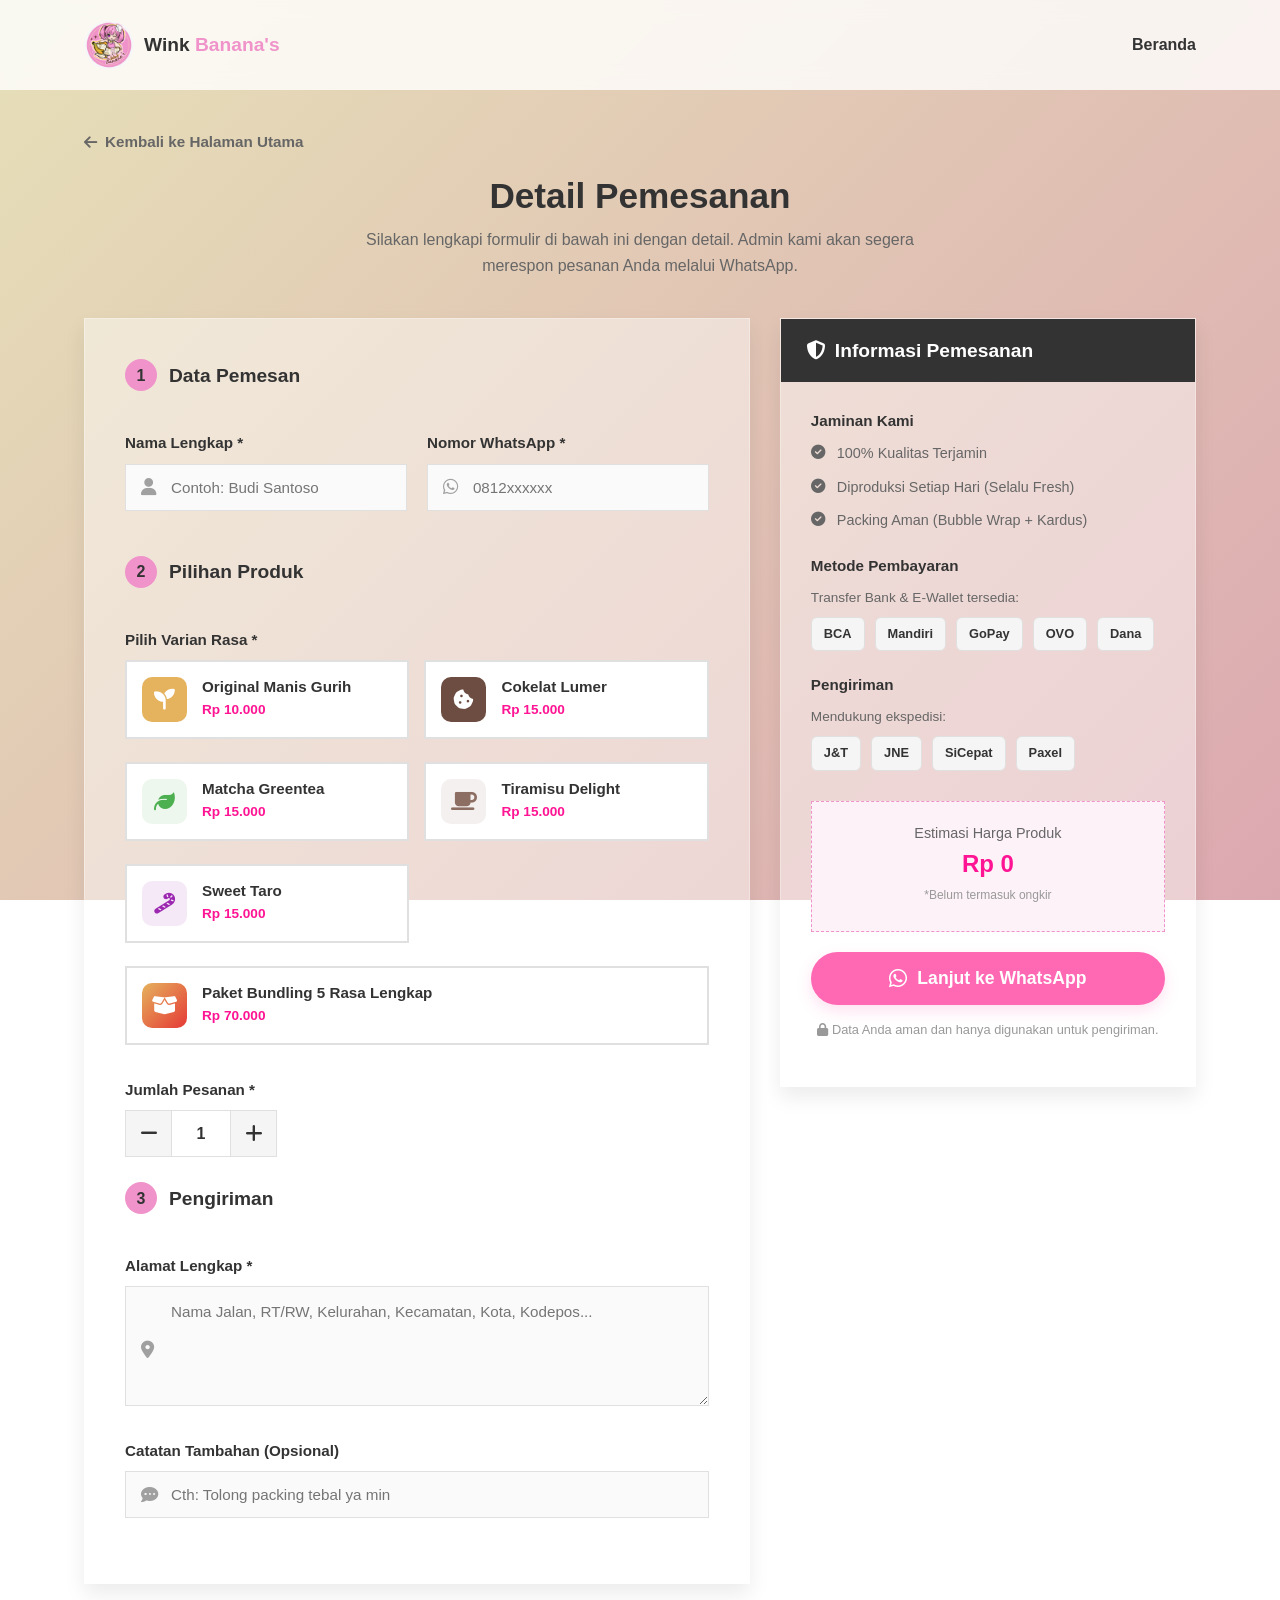
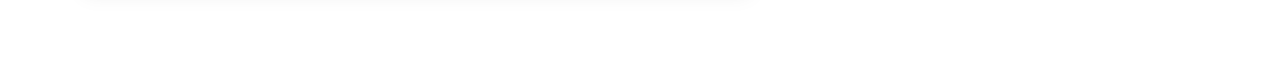
==== commit 000d40e6: "Wink Banana's" ====
--- a/pesan.html
+++ b/pesan.html
@@ -10,7 +10,7 @@
     <style>
         .checkout-section {
             padding: 130px 0 80px;
-            background-color: var(--bg-alt);
+            background: transparent;
             min-height: 100vh;
         }
         
@@ -38,10 +38,12 @@
         }
 
         .checkout-card {
-            background: white;
+            background: rgba(255, 255, 255, 0.45);
+            backdrop-filter: blur(20px);
+            -webkit-backdrop-filter: blur(20px);
             border-radius: var(--radius-md);
             box-shadow: var(--shadow-md);
-            border: 1px solid var(--border-color);
+            border: 1px solid rgba(255, 255, 255, 0.3);
             overflow: hidden;
         }
 
@@ -121,7 +123,7 @@
             outline: none;
             border-color: var(--primary-color);
             background-color: white;
-            box-shadow: 0 0 0 4px rgba(255, 184, 0, 0.15);
+            box-shadow: 0 0 0 4px rgba(255, 105, 180, 0.15);
         }
 
         textarea.form-control {
@@ -166,8 +168,8 @@
 
         .flavor-card input:checked ~ .flavor-content {
             border-color: var(--primary-color);
-            background: #FFFDF5;
-            box-shadow: 0 4px 12px rgba(255, 184, 0, 0.15);
+            background: #fdf2f8;
+            box-shadow: 0 4px 12px rgba(255, 105, 180, 0.15);
         }
 
         .flavor-icon {
@@ -324,7 +326,7 @@
         }
 
         .total-preview {
-            background: #FFFDF5;
+            background: #fdf2f8;
             border: 1px dashed var(--primary-color);
             padding: 20px;
             border-radius: var(--radius-sm);
@@ -345,7 +347,7 @@
 
         .submit-btn {
             width: 100%;
-            background-color: #25D366 !important;
+            background-color: #FF69B4 !important;
             color: #FFFFFF !important;
             padding: 16px;
             border: none;
@@ -359,13 +361,13 @@
             gap: 10px;
             transition: var(--transition);
             margin-top: 20px;
-            box-shadow: 0 6px 15px rgba(37, 211, 102, 0.2);
+            box-shadow: 0 6px 15px rgba(255, 105, 180, 0.2);
         }
 
         .submit-btn:hover {
-            background-color: #1EBE57 !important;
+            background-color: #FF1493 !important;
             transform: translateY(-3px);
-            box-shadow: 0 8px 25px rgba(37, 211, 102, 0.4);
+            box-shadow: 0 8px 25px rgba(255, 105, 180, 0.4);
         }
 
         .back-link {
@@ -426,8 +428,10 @@
     </header>
 
     <!-- Checkout Section -->
-    <section class="checkout-section animate-entrance">
-        <div class="container">
+    <section class="checkout-section animate-entrance" style="position: relative; overflow: hidden;">
+        <!-- Floating decorative emojis removed -->
+
+        <div class="container" style="position: relative; z-index: 2;">
             <a href="index.html" class="back-link"><i class="fas fa-arrow-left"></i> Kembali ke Halaman Utama</a>
             
             <div class="page-header">
@@ -466,62 +470,62 @@
                             <label>Pilih Varian Rasa *</label>
                             <div class="flavor-options">
                                 <label class="flavor-card">
-                                    <input type="radio" name="rasa" value="Original" data-price="15000" required>
+                                    <input type="checkbox" name="rasa" value="Original" data-price="10000">
                                     <div class="flavor-content">
                                         <div class="flavor-icon f-ori"><i class="fas fa-seedling"></i></div>
                                         <div class="flavor-info">
                                             <h4>Original Manis Gurih</h4>
+                                            <p>Rp 10.000</p>
+                                        </div>
+                                    </div>
+                                </label>
+                                <label class="flavor-card">
+                                    <input type="checkbox" name="rasa" value="Coklat" data-price="15000">
+                                    <div class="flavor-content">
+                                        <div class="flavor-icon f-choc"><i class="fas fa-cookie-bite"></i></div>
+                                        <div class="flavor-info">
+                                            <h4>Cokelat Lumer</h4>
                                             <p>Rp 15.000</p>
                                         </div>
                                     </div>
                                 </label>
                                 <label class="flavor-card">
-                                    <input type="radio" name="rasa" value="Coklat" data-price="18000">
+                                    <input type="checkbox" name="rasa" value="Matcha" data-price="15000">
                                     <div class="flavor-content">
-                                        <div class="flavor-icon f-choc"><i class="fas fa-cookie-bite"></i></div>
+                                        <div class="flavor-icon f-matcha" style="color: #4CAF50; background-color: rgba(76, 175, 80, 0.1);"><i class="fas fa-leaf"></i></div>
                                         <div class="flavor-info">
-                                            <h4>Cokelat Lumer</h4>
-                                            <p>Rp 18.000</p>
+                                            <h4>Matcha Greentea</h4>
+                                            <p>Rp 15.000</p>
                                         </div>
                                     </div>
                                 </label>
                                 <label class="flavor-card">
-                                    <input type="radio" name="rasa" value="Matcha" data-price="20000">
+                                    <input type="checkbox" name="rasa" value="Tiramisu" data-price="15000">
                                     <div class="flavor-content">
-                                        <div class="flavor-icon f-matcha" style="color: #4CAF50; background-color: rgba(76, 175, 80, 0.1);"><i class="fas fa-leaf"></i></div>
+                                        <div class="flavor-icon f-tiramisu" style="color: #8D6E63; background-color: rgba(141, 110, 99, 0.1);"><i class="fas fa-coffee"></i></div>
                                         <div class="flavor-info">
-                                            <h4>Matcha Greentea</h4>
-                                            <p>Rp 20.000</p>
+                                            <h4>Tiramisu Delight</h4>
+                                            <p>Rp 15.000</p>
                                         </div>
                                     </div>
                                 </label>
                                 <label class="flavor-card">
-                                    <input type="radio" name="rasa" value="Tiramisu" data-price="20000">
-                                    <div class="flavor-content">
-                                        <div class="flavor-icon f-tiramisu" style="color: #8D6E63; background-color: rgba(141, 110, 99, 0.1);"><i class="fas fa-coffee"></i></div>
-                                        <div class="flavor-info">
-                                            <h4>Tiramisu Delight</h4>
-                                            <p>Rp 20.000</p>
-                                        </div>
-                                    </div>
-                                </label>
-                                <label class="flavor-card">
-                                    <input type="radio" name="rasa" value="Taro" data-price="18000">
+                                    <input type="checkbox" name="rasa" value="Taro" data-price="15000">
                                     <div class="flavor-content">
                                         <div class="flavor-icon f-taro" style="color: #9C27B0; background-color: rgba(156, 39, 176, 0.1);"><i class="fas fa-candy-cane"></i></div>
                                         <div class="flavor-info">
                                             <h4>Sweet Taro</h4>
-                                            <p>Rp 18.000</p>
+                                            <p>Rp 15.000</p>
                                         </div>
                                     </div>
                                 </label>
                                 <label class="flavor-card" style="grid-column: 1 / -1;">
-                                    <input type="radio" name="rasa" value="Paket Bundling 5 Rasa" data-price="85000">
+                                    <input type="checkbox" name="rasa" value="Paket Bundling 5 Rasa" data-price="70000">
                                     <div class="flavor-content">
                                         <div class="flavor-icon f-mix"><i class="fas fa-box-open"></i></div>
                                         <div class="flavor-info">
                                             <h4>Paket Bundling 5 Rasa Lengkap</h4>
-                                            <p>Rp 85.000 <span style="text-decoration: line-through; color: var(--text-muted); font-size: 0.8em; margin-left: 5px;">Rp 90.000</span></p>
+                                            <p>Rp 70.000</p>
                                         </div>
                                     </div>
                                 </label>
@@ -600,10 +604,11 @@
                         <div class="total-preview">
                             <p>Estimasi Harga Produk</p>
                             <h3 id="display-total">Rp 0</h3>
+                            <p id="discount-note" style="font-size:0.9rem; color:var(--text-muted); margin-top:8px;"></p>
                             <p style="font-size: 0.75rem; color: #999; margin-top: 5px;">*Belum termasuk ongkir</p>
                         </div>
 
-                        <button type="submit" class="submit-btn">
+                        <button type="submit" class="submit-btn pulse-btn-rame">
                             <i class="fab fa-whatsapp" style="font-size: 1.3rem;"></i> Lanjut ke WhatsApp
                         </button>
                         <p style="text-align: center; font-size: 0.8rem; color: #999; margin-top: 15px;">
@@ -616,18 +621,14 @@
         </div>
     </section>
 
-    <!-- Footer -->
-    <footer class="footer" style="padding-top: 0;">
-        <div class="footer-bottom">
-            <div class="container footer-bottom-inner" style="justify-content: center;">
-                <p>&copy; 2026 Wink Banana's UMKM. Sistem Pemesanan Langsung.</p>
-            </div>
-        </div>
-    </footer>
-
     <script>
+        // Ensure page always starts at top on load/refresh
+        if ('scrollRestoration' in history) history.scrollRestoration = 'manual';
+        window.addEventListener('beforeunload', () => { window.scrollTo(0, 0); });
+
         // Preloader Logic
         window.addEventListener('load', () => {
+            window.scrollTo(0, 0);
             const preloader = document.getElementById('preloader');
             if (preloader) {
                 setTimeout(() => {
@@ -663,23 +664,41 @@
             calculateTotal();
         });
 
-        // Price Logic
-        const radioRasa = document.querySelectorAll('input[name="rasa"]');
+        // Price Logic (support multiple selections)
+        const variantInputs = document.querySelectorAll('input[name="rasa"]');
         const displayTotal = document.getElementById('display-total');
-        let currentPrice = 0;
-
-        radioRasa.forEach(radio => {
-            radio.addEventListener('change', function() {
-                currentPrice = parseInt(this.getAttribute('data-price'));
-                calculateTotal();
+
+        variantInputs.forEach(inp => inp.addEventListener('change', calculateTotal));
+
+        function calculateTotal() {
+            const selected = Array.from(document.querySelectorAll('input[name="rasa"]:checked'));
+            const discountNoteEl = document.getElementById('discount-note');
+            if(selected.length === 0) {
+                displayTotal.innerText = 'Rp 0';
+                if(discountNoteEl) discountNoteEl.innerText = '';
+                return;
+            }
+
+            const qty = parseInt(inputQty.value) || 1;
+            let sumPrices = 0;
+            let hasBundle = false;
+            selected.forEach(s => {
+                const p = parseInt(s.getAttribute('data-price')) || 0;
+                sumPrices += p;
+                if(s.value && s.value.toLowerCase().includes('paket')) hasBundle = true;
             });
-        });
-
-        function calculateTotal() {
-            if(currentPrice === 0) return;
-            const qty = parseInt(inputQty.value);
-            const total = currentPrice * qty;
-            displayTotal.innerText = 'Rp ' + total.toLocaleString('id-ID');
+
+            let total = sumPrices * qty;
+
+            if(hasBundle) {
+                const discountRate = 0.10;
+                const discounted = Math.round(total * (1 - discountRate));
+                displayTotal.innerText = 'Rp ' + discounted.toLocaleString('id-ID');
+                if(discountNoteEl) discountNoteEl.innerText = `Diskon 10% untuk paket. Harga asli Rp ${total.toLocaleString('id-ID')}`;
+            } else {
+                displayTotal.innerText = 'Rp ' + total.toLocaleString('id-ID');
+                if(discountNoteEl) discountNoteEl.innerText = '';
+            }
         }
 
         // Form Submit to WA
@@ -692,17 +711,25 @@
             const alamat = document.getElementById('alamat').value;
             const catatan = document.getElementById('catatan').value;
             
-            let rasa = "";
-            radioRasa.forEach(radio => {
-                if(radio.checked) rasa = radio.value;
+            const selected = Array.from(document.querySelectorAll('input[name="rasa"]:checked'));
+            if(selected.length === 0) {
+                alert("Silakan pilih minimal satu varian rasa terlebih dahulu!");
+                return;
+            }
+
+            // Build variant list and compute total in same way as calculateTotal
+            const selectedNames = selected.map(s => s.value);
+            const qtyNum = parseInt(jumlah) || 1;
+            let sumPrices = 0;
+            let hasBundle = false;
+            selected.forEach(s => {
+                const p = parseInt(s.getAttribute('data-price')) || 0;
+                sumPrices += p;
+                if(s.value && s.value.toLowerCase().includes('paket')) hasBundle = true;
             });
 
-            if(!rasa) {
-                alert("Silakan pilih varian rasa terlebih dahulu!");
-                return;
-            }
-            
-            const total = currentPrice * parseInt(jumlah);
+            let total = sumPrices * qtyNum;
+            if(hasBundle) total = Math.round(total * 0.9); // apply 10% discount
             const totalStr = 'Rp ' + total.toLocaleString('id-ID');
 
             let textWa = `Halo Admin Wink Banana's, saya ingin konfirmasi pesanan saya:\n\n` +
@@ -710,7 +737,7 @@
                          `- Nama: ${nama}\n` +
                          `- No WA: ${nowa}\n\n` +
                          `*2. Detail Produk*\n` +
-                         `- Varian: ${rasa}\n` +
+                         `- Varian: ${selectedNames.join(', ')}\n` +
                          `- Jumlah: ${jumlah} bungkus\n` +
                          `- Subtotal: ${totalStr} (belum ongkir)\n\n` +
                          `*3. Pengiriman*\n` +
@@ -723,7 +750,7 @@
             textWa += `\nMohon dibantu cek ongkos kirim dan total pembayarannya. Terima kasih!`;
             
             const encodedText = encodeURIComponent(textWa);
-            const waNumber = "6281234567890"; // Ganti dengan nomor asli
+            const waNumber = "6281232615320"; // Ganti dengan nomor asli
             
             window.open(`https://wa.me/${waNumber}?text=${encodedText}`, '_blank');
         });
--- a/style.css
+++ b/style.css
@@ -1,22 +1,22 @@
 /* CSS Variables */
 :root {
-    --primary-color: #FFB800;
-    /* Golden Yellow */
-    --primary-hover: #e5a600;
-    --secondary-color: #8B4513;
-    /* Saddle Brown */
-    --accent-color: #FF8A00;
-    /* Orange */
+    --primary-color: #f093ca;
+    /* Logo Pink */
+    --primary-hover: #e07eb5;
+    --secondary-color: #333333;
+    /* Dark Grey to match logo text */
+    --accent-color: #FF1493;
+    /* Deep Pink */
     --text-dark: #333333;
     --text-light: #ffffff;
     --text-muted: #666666;
-    --bg-main: #fcfcfc;
-    --bg-alt: #fff8e1;
-    /* Very light yellow for sections */
+    --bg-main: #fdf2f8;
+    --bg-alt: #fce4ec;
+    /* Very light pink for sections */
     --card-bg: #ffffff;
     --shadow-sm: 0 4px 6px rgba(0, 0, 0, 0.05);
     --shadow-md: 0 10px 20px rgba(0, 0, 0, 0.08);
-    --shadow-hover: 0 15px 30px rgba(255, 184, 0, 0.15);
+    --shadow-hover: 0 15px 30px rgba(240, 147, 202, 0.15);
     --transition: all 0.3s cubic-bezier(0.25, 0.8, 0.25, 1);
 }
 
@@ -34,8 +34,18 @@
 body {
     font-family: 'Plus Jakarta Sans', sans-serif;
     color: var(--text-dark);
-    background-color: var(--bg-main);
+    /* Slightly darker, more muted pastel colors to reduce glare */
+    background: linear-gradient(-45deg, #e6c8c5, #ebd9dd, #e8d1ba, #dca8b0, #e6e0b8);
+    background-size: 400% 400%;
+    animation: gradientGlobal 20s ease infinite;
+    background-attachment: fixed;
     line-height: 1.6;
+}
+
+@keyframes gradientGlobal {
+    0% { background-position: 0% 50%; }
+    50% { background-position: 100% 50%; }
+    100% { background-position: 0% 50%; }
 }
 
 a {
@@ -97,25 +107,25 @@
 .btn-primary {
     background-color: var(--primary-color);
     color: var(--secondary-color);
-    box-shadow: 0 4px 15px rgba(255, 184, 0, 0.3);
+    box-shadow: 0 4px 15px rgba(255, 105, 180, 0.3);
 }
 
 .btn-primary:hover {
     background-color: var(--primary-hover);
     transform: translateY(-3px);
-    box-shadow: 0 8px 20px rgba(255, 184, 0, 0.4);
+    box-shadow: 0 8px 20px rgba(255, 105, 180, 0.4);
 }
 
 .btn-secondary {
-    background-color: #25D366;
-    /* WhatsApp Green */
+    background-color: #FF69B4;
+    /* Pink */
     color: white;
 }
 
 .btn-secondary:hover {
-    background-color: #1ebe57;
+    background-color: #FF1493;
     transform: translateY(-3px);
-    box-shadow: 0 6px 15px rgba(37, 211, 102, 0.3);
+    box-shadow: 0 6px 15px rgba(255, 105, 180, 0.3);
 }
 
 .btn-outline {
@@ -129,6 +139,17 @@
     color: var(--text-light);
     transform: translateY(-3px);
 }
+
+/* Keep hover motion/shadow for hero outline button but do NOT change color */
+.hero-buttons-clean .btn-outline:hover {
+    background-color: transparent;
+    color: inherit;
+    border-color: inherit;
+    transform: translateY(-3px);
+    box-shadow: 0 8px 20px rgba(0,0,0,0.06);
+}
+
+/* Hero buttons use the default .btn-outline:hover behavior (no override) */
 
 /* Header & Navbar */
 .header {
@@ -232,6 +253,65 @@
     100% { transform: scale(1.1) translate(-20px, 20px); }
 }
 
+/* Extra Rame Animations */
+/* Glowing pulsing CTA */
+.btn-primary.pulse-strong {
+    animation: pulseGlow 2.4s infinite;
+}
+
+@keyframes pulseGlow {
+    0% { box-shadow: 0 6px 18px rgba(255,105,180,0.18); transform: translateY(0); }
+    50% { box-shadow: 0 18px 40px rgba(255,105,180,0.32); transform: translateY(-6px) scale(1.02); }
+    100% { box-shadow: 0 6px 18px rgba(255,105,180,0.18); transform: translateY(0); }
+}
+
+/* Sparkle particles */
+.particle {
+    position: absolute;
+    width: 10px;
+    height: 10px;
+    pointer-events: none;
+    border-radius: 50%;
+    mix-blend-mode: screen;
+    animation: particleFloat 2.2s linear forwards;
+}
+
+@keyframes particleFloat {
+    0% { opacity: 1; transform: translateY(0) scale(1); }
+    100% { opacity: 0; transform: translateY(-80px) scale(0.5); }
+}
+
+/* Product card tilt & shimmer */
+.products-grid-clean .product-item-clean { transform-origin: center; transition: transform 0.35s ease, box-shadow 0.35s ease; will-change: transform; }
+.products-grid-clean .product-item-clean:hover { transform: perspective(900px) rotateX(6deg) translateY(-8px) scale(1.02); box-shadow: 0 20px 40px rgba(0,0,0,0.12); }
+
+/* Social icon wiggle */
+.social-links a i, .hero-social-dots a i { transition: transform 0.35s ease; }
+.social-links a:hover i, .hero-social-dots a:hover i { transform: rotate(-8deg) translateY(-4px); }
+
+/* Small confetti shimmer used when clicking CTA */
+.confetti {
+    position: absolute;
+    width: 8px;
+    height: 12px;
+    background: linear-gradient(45deg, #FFD54F, #FF69B4);
+    opacity: 0.95;
+    transform-origin: center;
+    animation: confettiFall 900ms cubic-bezier(.2,.8,.2,1) forwards;
+}
+
+@keyframes confettiFall {
+    0% { transform: translateY(0) rotate(0) scale(1); opacity: 1; }
+    100% { transform: translateY(160px) rotate(720deg) scale(0.7); opacity: 0; }
+}
+
+/* Subtle shimmer for headings */
+.section-header-clean h2 { position: relative; overflow: hidden; }
+.section-header-clean h2::after { content: ''; position: absolute; left: -40%; top: 0; width: 40%; height: 100%; background: linear-gradient(90deg, rgba(255,255,255,0), rgba(255,255,255,0.4), rgba(255,255,255,0)); transform: skewX(-20deg); transition: none; }
+.section-header-clean h2:hover::after { animation: shimmer 1.2s linear; }
+
+@keyframes shimmer { from { left: -40%; } to { left: 140%; } }
+
 .hero-content {
     display: flex;
     align-items: center;
@@ -271,7 +351,7 @@
     left: 0;
     width: 100%;
     height: 8px;
-    background-color: rgba(255, 184, 0, 0.3);
+    background-color: rgba(255, 105, 180, 0.3);
     z-index: -1;
     border-radius: 4px;
 }
@@ -369,7 +449,7 @@
 .about-image-card {
     width: 100%;
     height: 400px;
-    background: linear-gradient(135deg, #f5f5f5, #e0e0e0);
+    background: linear-gradient(135deg, #fce4ec, #fbcfe8);
     border-radius: 30px;
     position: relative;
     box-shadow: var(--shadow-md);
@@ -403,6 +483,7 @@
     color: var(--secondary-color);
 }
 
+
 .about-text {
     flex: 1;
 }
@@ -480,7 +561,7 @@
 .product-card:hover {
     transform: translateY(-10px);
     box-shadow: var(--shadow-hover);
-    border-color: rgba(255, 184, 0, 0.3);
+    border-color: rgba(255, 105, 180, 0.3);
 }
 
 .product-img-placeholder {
@@ -578,7 +659,7 @@
 }
 
 .stock-info span.available {
-    color: #25D366; /* Hijau */
+    color: #FF69B4; /* Pink */
 }
 
 .stock-info span.low-stock {
@@ -989,25 +1070,25 @@
     top: 35%;
     z-index: 10;
     animation: bounce-spin-glow 2s infinite cubic-bezier(0.28, 0.84, 0.42, 1);
-    filter: drop-shadow(0 0 20px rgba(255, 184, 0, 0.8));
+    filter: drop-shadow(0 0 20px rgba(255, 105, 180, 0.8));
 }
 
 @keyframes bounce-spin-glow {
     0%, 100% {
         transform: translateY(0) rotate(0deg) scale(1);
-        filter: drop-shadow(0 0 20px rgba(255, 184, 0, 0.8));
+        filter: drop-shadow(0 0 20px rgba(255, 105, 180, 0.8));
     }
     25% {
         transform: translateY(-30px) rotate(90deg) scale(1.1);
-        filter: drop-shadow(0 0 30px rgba(255, 184, 0, 1));
+        filter: drop-shadow(0 0 30px rgba(255, 105, 180, 1));
     }
     50% {
         transform: translateY(-50px) rotate(180deg) scale(1.2);
-        filter: drop-shadow(0 0 40px rgba(255, 184, 0, 1.2));
+        filter: drop-shadow(0 0 40px rgba(255, 105, 180, 1.2));
     }
     75% {
         transform: translateY(-30px) rotate(270deg) scale(1.1);
-        filter: drop-shadow(0 0 30px rgba(255, 184, 0, 1));
+        filter: drop-shadow(0 0 30px rgba(255, 105, 180, 1));
     }
 }
 
@@ -1244,8 +1325,20 @@
 /* NEW CLEAN DESIGN STYLES (Based on Reference) */
 
 /* Backgrounds & Utilities */
-.section-bg-white { background-color: #ffffff; }
-.section-bg-light { background-color: #FFFDF5; /* Very light yellow/brown hint */ }
+.section-bg-white { 
+    background-color: rgba(255, 255, 255, 0.35); 
+    backdrop-filter: blur(15px);
+    -webkit-backdrop-filter: blur(15px);
+    border-top: 1px solid rgba(255, 255, 255, 0.2);
+    border-bottom: 1px solid rgba(255, 255, 255, 0.2);
+}
+.section-bg-light { 
+    background-color: rgba(255, 255, 255, 0.15); 
+    backdrop-filter: blur(15px);
+    -webkit-backdrop-filter: blur(15px);
+    border-top: 1px solid rgba(255, 255, 255, 0.15);
+    border-bottom: 1px solid rgba(255, 255, 255, 0.15);
+}
 .btn-pill { border-radius: 50px !important; }
 
 /* Typography & Headers */
@@ -1269,7 +1362,7 @@
 /* Hero Clean */
 .hero-clean { 
     padding: 160px 0 100px; 
-    background-color: #ffffff;
+    background: transparent;
     min-height: 100vh;
     display: flex;
     align-items: center;
@@ -1299,10 +1392,32 @@
 .hero-image-clean { flex: 1; display: flex; justify-content: flex-end; position: relative; }
 .image-circle-container { 
     width: 500px; height: 500px; border-radius: 50%; 
-    background: radial-gradient(circle, var(--bg-alt) 0%, #fff 70%); 
+    /* make white rim thinner by pushing white stop further out */
+    background: radial-gradient(circle, var(--bg-alt) 0%, #fff 88%); 
     display: flex; align-items: center; justify-content: center; position: relative; 
 }
-.image-circle-container img { width: 90%; height: 90%; object-fit: cover; border-radius: 50%; box-shadow: 0 20px 40px rgba(0,0,0,0.1); }
+.image-circle-container img { width: 95%; height: 95%; object-fit: cover; border-radius: 50%; box-shadow: 0 20px 40px rgba(0,0,0,0.1); }
+
+/* Responsive adjustments for hero image */
+@media (max-width: 900px) {
+    .hero-content-clean { gap: 30px; }
+    .image-circle-container { width: clamp(260px, 45vw, 420px); height: clamp(260px, 45vw, 420px); }
+    .image-circle-container img { width: 92%; height: 92%; }
+    .hero-text-clean h1 { font-size: 2.6rem; }
+}
+
+@media (max-width: 600px) {
+    .hero-content-clean { flex-direction: column; align-items: center; text-align: center; gap: 20px; }
+    .hero-image-clean { justify-content: center; }
+    .image-circle-container { width: min(78vw, 360px); height: min(78vw, 360px); }
+    .image-circle-container img { width: 90%; height: 90%; }
+    .hero-text-clean { max-width: 100%; padding-top: 10px; }
+    .hero-text-clean h1 { font-size: 2.2rem; }
+    .hero-subtitle { font-size: 0.95rem; }
+    .hero-buttons-clean { justify-content: center; flex-wrap: wrap; }
+    .hero-social-dots { justify-content: center; }
+    .hero-clean { padding: 100px 0 60px; }
+}
 
 /* Features Clean Grid */
 .features-clean { padding: 80px 0; border-top: 1px solid #f0f0f0; }
@@ -1325,14 +1440,105 @@
 .feature-card-clean h3 { font-size: 1.1rem; color: var(--text-dark); margin-bottom: 10px; }
 .feature-card-clean p { font-size: 0.85rem; color: var(--text-muted); margin: 0; line-height: 1.5; }
 
+/* Center features on small screens */
+@media (max-width: 600px) {
+    .features-clean { padding: 40px 0; }
+    .section-header-clean { text-align: center; }
+    .features-grid {
+        grid-template-columns: 1fr;
+        justify-items: center;
+        gap: 18px;
+    }
+    .feature-card-clean {
+        width: 100%;
+        max-width: 360px;
+        margin: 0 auto;
+        text-align: center;
+        padding: 22px;
+    }
+    .icon-wrapper { margin-bottom: 14px; }
+}
+
 /* Products Clean */
-.products-clean { padding: 100px 0; }
+.products-clean { padding: 100px 0; overflow: hidden; }
+.products-marquee-wrapper {
+    width: 100%;
+    overflow: hidden;
+    position: relative;
+    padding: 20px 0;
+}
+.products-marquee-wrapper::before,
+.products-marquee-wrapper::after {
+    content: "";
+    position: absolute;
+    top: 0;
+    width: 100px;
+    height: 100%;
+    z-index: 2;
+    pointer-events: none;
+}
+.products-marquee-wrapper::before {
+    left: 0;
+    background: linear-gradient(to right, rgba(255,255,255,0.2) 0%, transparent 100%);
+}
+.products-marquee-wrapper::after {
+    right: 0;
+    background: linear-gradient(to left, rgba(255,255,255,0.2) 0%, transparent 100%);
+}
+
 .products-grid-clean { 
-    display: grid; grid-template-columns: repeat(3, 1fr); gap: 35px; 
-}
+    display: flex; 
+    gap: 35px; 
+    overflow-x: auto;
+    scroll-behavior: smooth;
+    scrollbar-width: none;
+    -ms-overflow-style: none;
+    padding: 10px;
+}
+.products-grid-clean::-webkit-scrollbar {
+    display: none;
+}
+
+/* Slider Buttons */
+.slider-btn {
+    position: absolute;
+    top: 50%;
+    transform: translateY(-50%);
+    width: 50px;
+    height: 50px;
+    background: white;
+    color: var(--primary-color);
+    border: none;
+    border-radius: 50%;
+    box-shadow: 0 5px 15px rgba(0,0,0,0.1);
+    font-size: 1.2rem;
+    cursor: pointer;
+    z-index: 10;
+    transition: all 0.3s ease;
+    display: flex;
+    align-items: center;
+    justify-content: center;
+}
+.slider-btn:hover {
+    background: var(--primary-color);
+    color: white;
+}
+.prev-btn { left: -20px; }
+.next-btn { right: -20px; }
+
+@media (max-width: 768px) {
+    .prev-btn { left: 0px; }
+    .next-btn { right: 0px; }
+}
+
 .product-item-clean { 
-    background-color: #ffffff; border-radius: 24px; overflow: hidden; 
-    box-shadow: 0 10px 30px rgba(0,0,0,0.05); border: 1px solid #f0f0f0; 
+    width: 320px;
+    flex-shrink: 0;
+    background-color: rgba(255, 255, 255, 0.45); 
+    backdrop-filter: blur(15px);
+    -webkit-backdrop-filter: blur(15px);
+    border-radius: 24px; overflow: hidden; 
+    box-shadow: 0 10px 30px rgba(0,0,0,0.05); border: 1px solid rgba(255,255,255,0.3); 
     transition: var(--transition); display: flex; flex-direction: column; 
 }
 .product-item-clean:hover { transform: translateY(-8px); box-shadow: 0 15px 40px rgba(0,0,0,0.1); }
@@ -1361,11 +1567,44 @@
 .about-text-clean { flex: 1; }
 .about-text-clean h2 { font-size: 2.5rem; color: var(--text-dark); margin-bottom: 25px; line-height: 1.3; }
 .about-text-clean p { font-size: 1.05rem; margin-bottom: 15px; }
-.about-image-clean { flex: 1; }
-.img-wrapper-clean { 
-    width: 100%; height: 500px; background-color: #e0e0e0; border-radius: 30px; 
-    background-image: url('assets/images/hero.png'); background-size: cover; background-position: center; 
-    position: relative; box-shadow: var(--shadow-md); 
+.about-image-clean { flex: 0 0 44%; display: flex; justify-content: flex-end; }
+.img-wrapper-clean {
+    width: 100%;
+    max-width: 460px;
+    min-height: 320px;
+    aspect-ratio: 1 / 1;
+    background-color: #ffffff;
+    border-radius: 24px;
+    background-image: url('assets/images/hero.png');
+    background-size: cover;
+    background-position: center;
+    background-repeat: no-repeat;
+    position: relative;
+    box-shadow: 0 18px 40px rgba(0, 0, 0, 0.12);
+    overflow: hidden;
+    filter: contrast(1.04) saturate(1.06);
+    margin-left: 0;
+}
+
+/* Make image appear crisp with subtle inner padding/frame */
+.img-wrapper-clean::after {
+    content: '';
+    position: absolute;
+    inset: 10px;
+    border-radius: 20px;
+    box-shadow: inset 0 6px 18px rgba(255,255,255,0.25);
+    pointer-events: none;
+}
+
+@media (max-width: 900px) {
+    .about-content-clean { flex-direction: row; gap: 30px; }
+    .img-wrapper-clean { min-height: 320px; aspect-ratio: 1 / 1; }
+}
+
+@media (max-width: 700px) {
+    .about-content-clean { flex-direction: column-reverse; align-items: center; text-align: center; gap: 20px; }
+    .img-wrapper-clean { width: 82%; min-height: auto; aspect-ratio: 1 / 1; border-radius: 22px; }
+    .about-text-clean h2 { font-size: 1.8rem; }
 }
 .experience-badge-clean { 
     position: absolute; bottom: 30px; left: -30px; background-color: white; padding: 25px 35px; 
@@ -1376,8 +1615,10 @@
 
 /* Footer Clean */
 .footer-clean {
-    background: linear-gradient(135deg, #ffffff 0%, #f8f9fa 100%);
-    border-top: 2px solid #e9ecef;
+    background: rgba(255, 255, 255, 0.6);
+    backdrop-filter: blur(10px);
+    -webkit-backdrop-filter: blur(10px);
+    border-top: 1px solid rgba(255, 255, 255, 0.4);
     padding: 80px 0 30px;
     color: var(--text-dark);
     position: relative;
@@ -1444,7 +1685,7 @@
     background: linear-gradient(135deg, var(--primary-color), var(--accent-color));
     color: white;
     transform: translateY(-3px);
-    box-shadow: 0 4px 15px rgba(255, 184, 0, 0.3);
+    box-shadow: 0 4px 15px rgba(255, 105, 180, 0.3);
 }
 
 .footer-clean h3 {
@@ -1492,7 +1733,7 @@
 
 .footer-clean .footer-links a:hover {
     color: var(--primary-color);
-    background-color: rgba(255, 184, 0, 0.1);
+    background-color: rgba(255, 105, 180, 0.1);
     transform: translateX(5px);
 }
 
@@ -1526,8 +1767,8 @@
 
 .footer-clean .footer-bottom {
     padding-top: 30px;
-    border-top: 1px solid #e9ecef;
-    background: rgba(255,255,255,0.8);
+    border-top: 1px solid rgba(0, 0, 0, 0.05);
+    background: transparent;
     margin-top: 40px;
 }
 
@@ -1549,6 +1790,43 @@
     color: var(--primary-color);
 }
 
+/* Footer bottom layout refinements */
+.footer-bottom-inner {
+    display: flex;
+    justify-content: center;
+    align-items: center;
+    gap: 20px;
+    flex-wrap: wrap;
+    width: 90%;
+    max-width: 1200px;
+    margin: 0 auto;
+    padding: 18px 0;
+}
+.footer-copy {
+    margin: 0;
+    color: var(--text-muted);
+    font-size: 0.95rem;
+    font-weight: 500;
+}
+.footer-links-bottom {
+    display: flex;
+    gap: 18px;
+    align-items: center;
+}
+.footer-links-bottom a {
+    color: var(--text-muted);
+    text-decoration: none;
+    font-size: 0.95rem;
+    transition: color 0.25s ease;
+}
+.footer-links-bottom a:hover { color: var(--primary-color); }
+
+@media (max-width: 640px) {
+    .footer-bottom-inner { flex-direction: column; text-align: center; gap: 12px; }
+    .footer-links-bottom { justify-content: center; }
+    .footer-copy { font-size: 0.9rem; }
+}
+
 /* Responsive Footer */
 @media (max-width: 1024px) {
     .footer-clean .footer-content {
@@ -1637,4 +1915,121 @@
 
 .checkout-section.animate-entrance {
     animation: pageEntrance 0.8s cubic-bezier(0.25, 0.8, 0.25, 1) forwards;
+}
+
+/* Map Container Styling */
+.lokasi {
+    padding: 100px 0;
+}
+
+.map-container {
+    display: flex;
+    justify-content: center;
+    width: 100%;
+    overflow: hidden;
+    border-radius: 15px;
+    box-shadow: 0 10px 30px rgba(0,0,0,0.1);
+    margin-top: 30px;
+}
+
+/* Rame Decorations */
+.floating-element {
+    position: absolute;
+    z-index: 1;
+    pointer-events: none;
+    animation: float-around 6s ease-in-out infinite;
+    font-size: 2rem;
+    opacity: 0.8;
+}
+
+.floating-element.delay-1 { animation-delay: 1s; animation-duration: 7s; }
+.floating-element.delay-2 { animation-delay: 2.5s; animation-duration: 5s; }
+.floating-element.delay-3 { animation-delay: 4s; animation-duration: 8s; }
+
+@keyframes float-around {
+    0% { transform: translateY(0px) rotate(0deg) scale(1); }
+    33% { transform: translateY(-20px) rotate(10deg) scale(1.1); }
+    66% { transform: translateY(15px) rotate(-10deg) scale(0.9); }
+    100% { transform: translateY(0px) rotate(0deg) scale(1); }
+}
+
+.pulse-btn-rame {
+    animation: pulse-rame 2s infinite;
+}
+
+@keyframes pulse-rame {
+    0% { transform: scale(1); box-shadow: 0 0 0 0 rgba(255, 105, 180, 0.7); }
+    70% { transform: scale(1.05); box-shadow: 0 0 0 15px rgba(255, 105, 180, 0); }
+    100% { transform: scale(1); box-shadow: 0 0 0 0 rgba(255, 105, 180, 0); }
+}
+
+/* Premium Loader Styles */
+#preloader.premium-loader {
+    background: linear-gradient(-45deg, #e6c8c5, #ebd9dd, #e8d1ba, #dca8b0, #e6e0b8);
+    background-size: 400% 400%;
+    animation: gradientGlobal 10s ease infinite;
+    z-index: 99999;
+}
+
+#preloader.premium-loader .loader-content {
+    display: flex;
+    flex-direction: column;
+    align-items: center;
+    justify-content: center;
+    height: 100vh;
+}
+
+#preloader.premium-loader .loader-text {
+    font-size: 3.5rem;
+    font-family: 'Outfit', sans-serif;
+    font-weight: 800;
+    color: var(--secondary-color);
+    margin-bottom: 25px;
+    letter-spacing: 1px;
+    animation: pulse-text-premium 2s infinite alternate;
+}
+
+@keyframes pulse-text-premium {
+    0% { transform: scale(1); opacity: 0.8; }
+    100% { transform: scale(1.05); opacity: 1; }
+}
+
+#preloader.premium-loader .loader-bar-container {
+    width: 250px;
+    height: 6px;
+    background: rgba(255, 255, 255, 0.4);
+    border-radius: 10px;
+    overflow: hidden;
+    position: relative;
+    box-shadow: inset 0 1px 3px rgba(255, 255, 255, 0.05);
+}
+
+#preloader.premium-loader .loader-bar {
+    width: 0%;
+    height: 100%;
+    background: var(--primary-color);
+    border-radius: 10px;
+    animation: load-bar-premium 2.5s cubic-bezier(0.65, 0.05, 0.36, 1) forwards;
+}
+
+@keyframes load-bar-premium {
+    0% { width: 0%; }
+    50% { width: 70%; }
+    100% { width: 100%; }
+}
+
+#preloader.premium-loader .loader-subtitle {
+    margin-top: 15px;
+    color: var(--secondary-color);
+    font-weight: 600;
+    font-family: 'Plus Jakarta Sans', sans-serif;
+    font-size: 0.95rem;
+    letter-spacing: 2px;
+    text-transform: uppercase;
+    animation: pulse-subtitle-premium 1.5s infinite alternate;
+}
+
+@keyframes pulse-subtitle-premium {
+    0% { opacity: 0.5; }
+    100% { opacity: 1; }
 }
